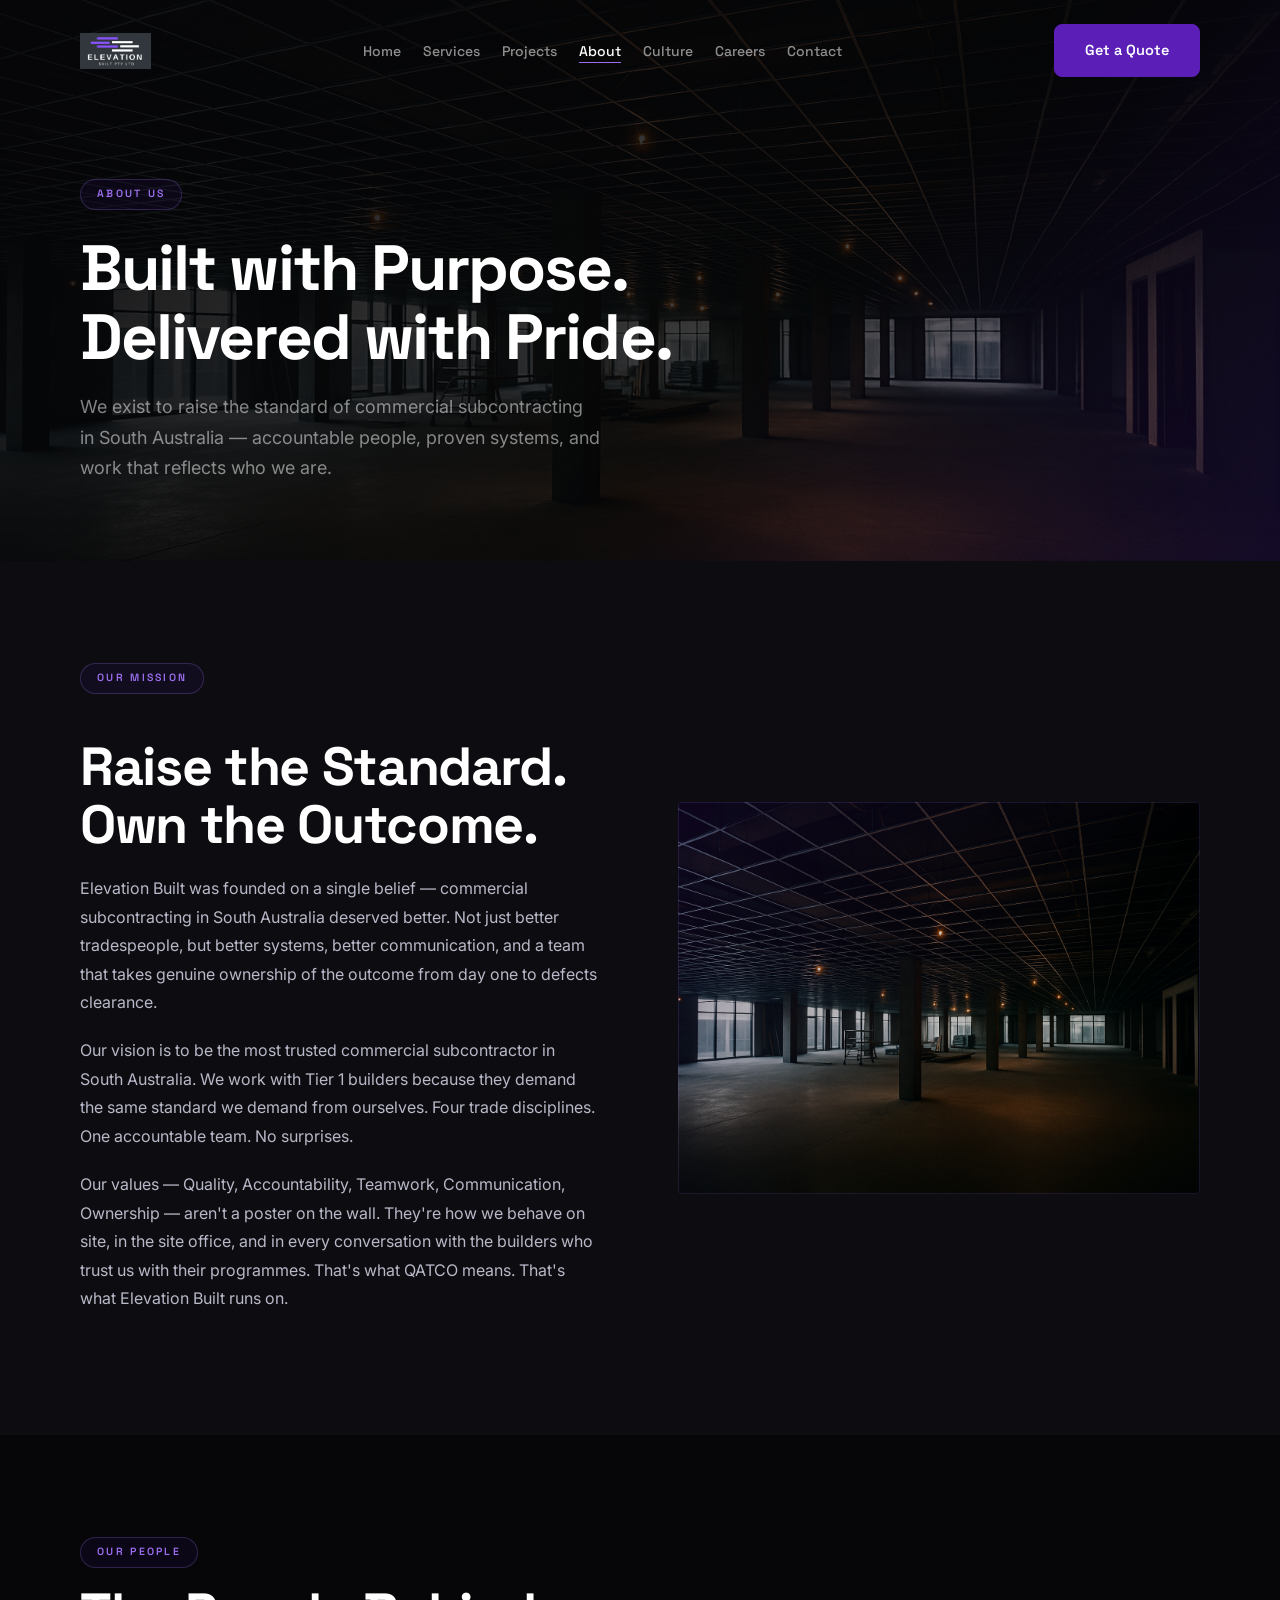
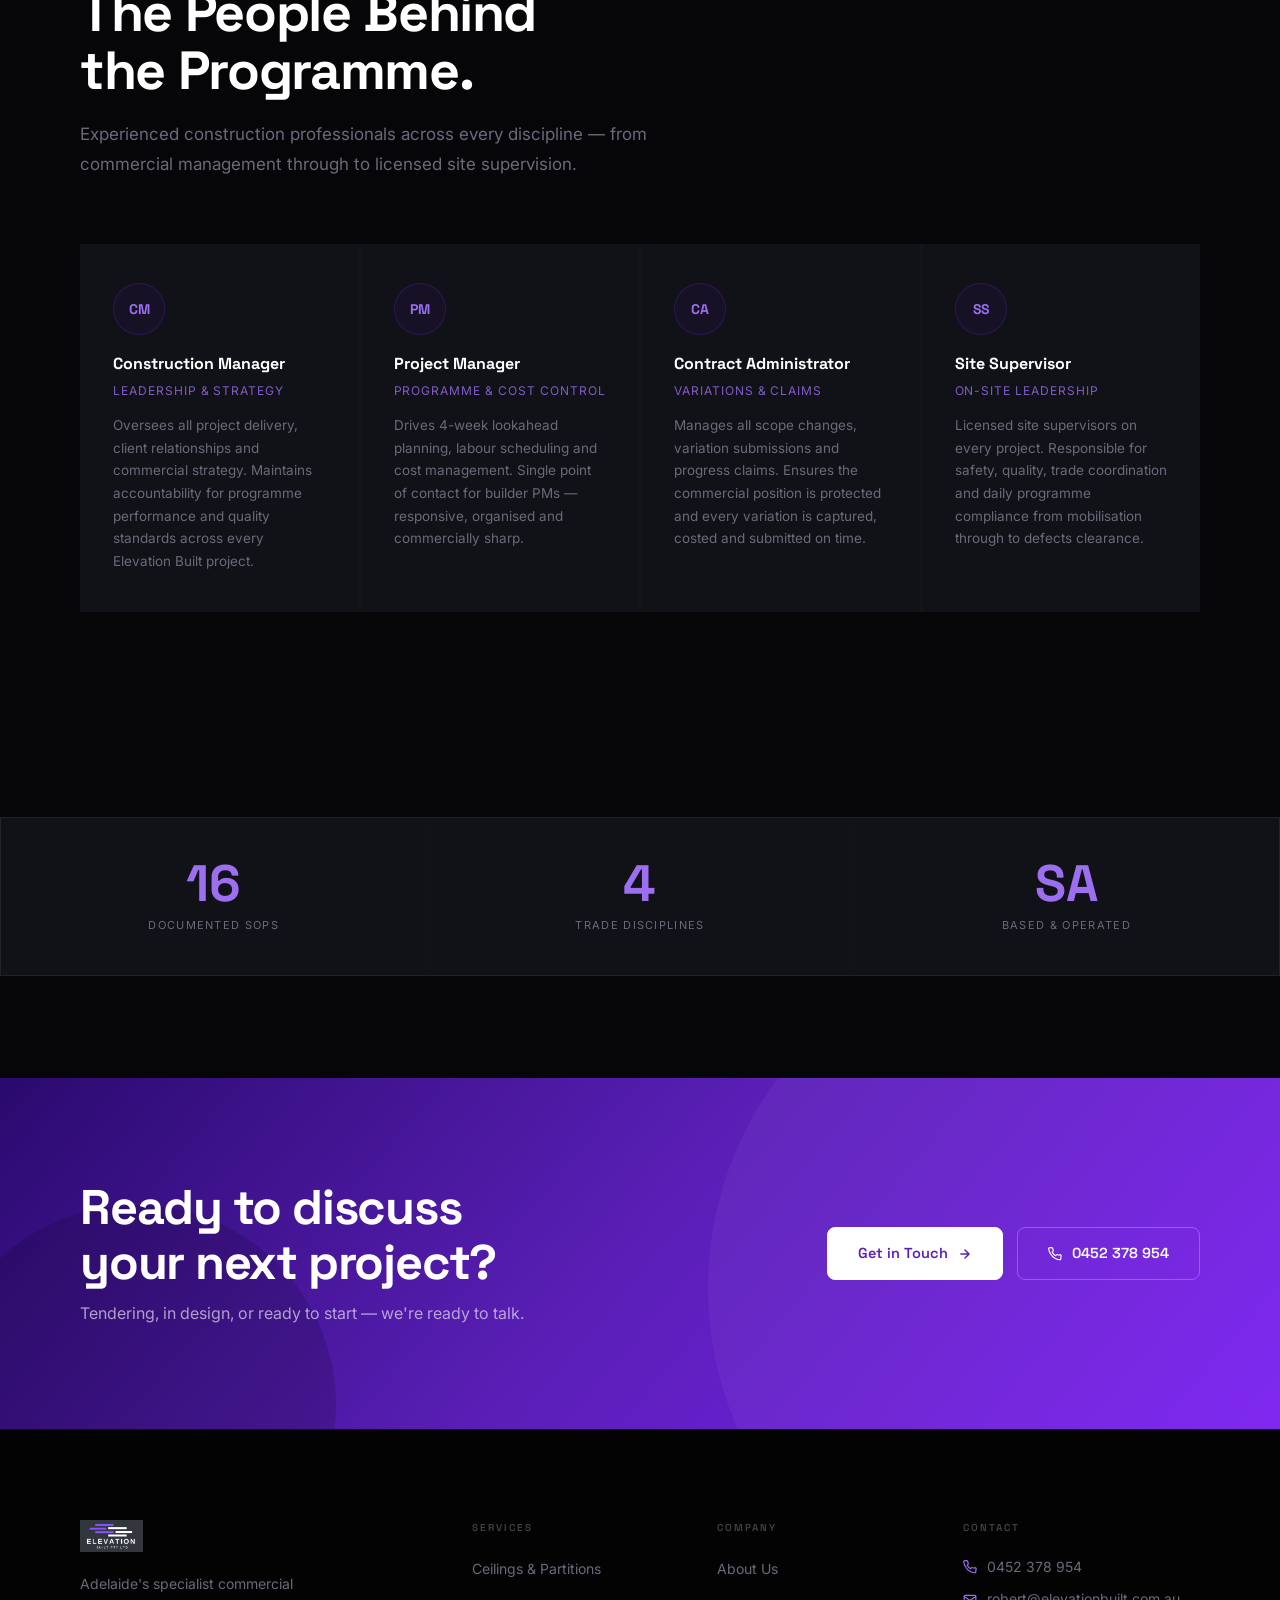
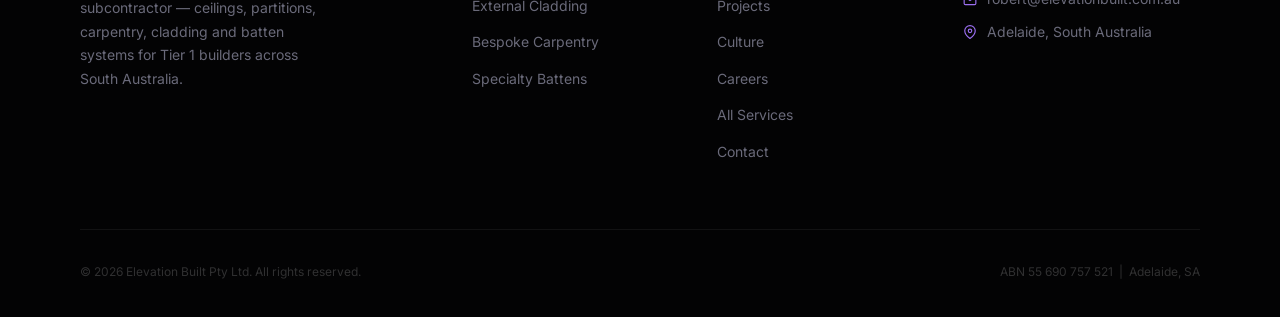
==== about.html @ 0e7a4c85 "Tier 1 Thinking hero + Vision/Mission/Values QATCO section" ====
<!DOCTYPE html>
<html lang="en">
<head>
  <meta charset="UTF-8" />
  <meta name="viewport" content="width=device-width, initial-scale=1.0" />
  <title>About Us | Elevation Built | Commercial Construction Adelaide</title>
  <meta name="description" content="Elevation Built is Adelaide's specialist commercial subcontractor. Ceilings, partitions, carpentry, cladding and batten systems for Tier 1 builders across South Australia." />
  <link rel="canonical" href="https://elevationbuilt.com.au/about.html" />
  <meta property="og:title" content="About Elevation Built | Commercial Construction Adelaide" />
  <meta property="og:description" content="Adelaide's specialist commercial subcontractor — built on systems, delivered on programme." />
  <meta property="og:type" content="website" />
  <link rel="preconnect" href="https://fonts.googleapis.com" />
  <link rel="preconnect" href="https://fonts.gstatic.com" crossorigin />
  <link href="https://fonts.googleapis.com/css2?family=Space+Grotesk:wght@300;400;500;600;700&family=Inter:wght@300;400;500;600&display=swap" rel="stylesheet" />
  <link rel="stylesheet" href="css/style.css" />
</head>
<body>

<!-- ===== NAV ===== -->
<nav class="nav" id="nav">
  <div class="container">
    <div class="nav-inner">
      <a href="./" class="nav-logo">
        <img src="images/eb-logo.png" alt="Elevation Built" />
      </a>
      <ul class="nav-links">
        <li><a href="./">Home</a></li>
        <li><a href="services.html">Services</a></li>
        <li><a href="projects.html">Projects</a></li>
        <li><a href="about.html" class="active">About</a></li>
        <li><a href="culture.html">Culture</a></li>
        <li><a href="careers.html">Careers</a></li>
        <li><a href="contact.html">Contact</a></li>
      </ul>
      <div class="nav-right">
        <a href="contact.html" class="btn btn-primary">Get a Quote</a>
        <button class="hamburger" id="hamburger" aria-label="Menu">
          <span></span><span></span><span></span>
        </button>
      </div>
    </div>
  </div>
</nav>

<!-- Mobile menu -->
<div class="mobile-menu" id="mobileMenu">
  <a href="./" onclick="closeMobileMenu()">Home</a>
  <a href="services.html" onclick="closeMobileMenu()">Services</a>
  <a href="projects.html" onclick="closeMobileMenu()">Projects</a>
  <a href="about.html" onclick="closeMobileMenu()">About</a>
  <a href="culture.html" onclick="closeMobileMenu()">Culture</a>
  <a href="careers.html" onclick="closeMobileMenu()">Careers</a>
  <a href="contact.html" onclick="closeMobileMenu()">Contact</a>
  <a href="contact.html" class="btn btn-primary" style="margin-top:8px;font-size:18px;" onclick="closeMobileMenu()">Get a Quote</a>
</div>

<!-- ===== PAGE HERO ===== -->
<section class="page-hero">
  <div class="page-hero-bg" style="background-image: url('images/hero-v3.png')"></div>
  <div class="container">
    <div class="page-hero-content">
      <span class="label">About Us</span>
      <h1>Built with Purpose.<br>Delivered with Pride.</h1>
      <p>We exist to raise the standard of commercial subcontracting in South Australia — accountable people, proven systems, and work that reflects who we are.</p>
    </div>
  </div>
</section>

<!-- ===== COMPANY STORY ===== -->
<section class="section" style="background: var(--surface);">
  <div class="container">
    <div class="split-inner">
      <div class="split-content">
        <span class="label reveal">Our Mission</span>
        <h2 class="section-title reveal reveal-d1" style="margin: 20px 0 20px;">Raise the Standard.<br>Own the Outcome.</h2>
        <div class="prose reveal reveal-d2">
          <p>Elevation Built was founded on a single belief — commercial subcontracting in South Australia deserved better. Not just better tradespeople, but better systems, better communication, and a team that takes genuine ownership of the outcome from day one to defects clearance.</p>
          <p>Our vision is to be the most trusted commercial subcontractor in South Australia. We work with Tier 1 builders because they demand the same standard we demand from ourselves. Four trade disciplines. One accountable team. No surprises.</p>
          <p>Our values — Quality, Accountability, Teamwork, Communication, Ownership — aren't a poster on the wall. They're how we behave on site, in the site office, and in every conversation with the builders who trust us with their programmes. That's what QATCO means. That's what Elevation Built runs on.</p>
        </div>
      </div>
      <div class="split-img reveal reveal-d2">
        <img src="images/hero-v3.png" alt="Elevation Built commercial construction Adelaide" />
        <div class="split-img-border"></div>
      </div>
    </div>
  </div>
</section>

<!-- ===== TEAM ===== -->
<section class="section" style="background: var(--bg);">
  <div class="container">
    <div class="section-head reveal">
      <span class="label">Our People</span>
      <h2 class="section-title">The People Behind<br>the Programme.</h2>
      <p class="section-sub" style="margin-top: 16px;">Experienced construction professionals across every discipline — from commercial management through to licensed site supervision.</p>
    </div>
    <div class="team-grid">
      <div class="team-card reveal reveal-d1">
        <div class="team-avatar">CM</div>
        <h4>Construction Manager</h4>
        <div class="role">Leadership &amp; Strategy</div>
        <p>Oversees all project delivery, client relationships and commercial strategy. Maintains accountability for programme performance and quality standards across every Elevation Built project.</p>
      </div>
      <div class="team-card reveal reveal-d2">
        <div class="team-avatar">PM</div>
        <h4>Project Manager</h4>
        <div class="role">Programme &amp; Cost Control</div>
        <p>Drives 4-week lookahead planning, labour scheduling and cost management. Single point of contact for builder PMs — responsive, organised and commercially sharp.</p>
      </div>
      <div class="team-card reveal reveal-d3">
        <div class="team-avatar">CA</div>
        <h4>Contract Administrator</h4>
        <div class="role">Variations &amp; Claims</div>
        <p>Manages all scope changes, variation submissions and progress claims. Ensures the commercial position is protected and every variation is captured, costed and submitted on time.</p>
      </div>
      <div class="team-card reveal reveal-d4">
        <div class="team-avatar">SS</div>
        <h4>Site Supervisor</h4>
        <div class="role">On-Site Leadership</div>
        <p>Licensed site supervisors on every project. Responsible for safety, quality, trade coordination and daily programme compliance from mobilisation through to defects clearance.</p>
      </div>
    </div>
  </div>
</section>

<!-- ===== ABOUT STATS ===== -->
<div class="about-stats">
  <div class="about-stat-item reveal">
    <div class="about-stat-num"><em>16</em></div>
    <div class="about-stat-lbl">Documented SOPs</div>
  </div>
  <div class="about-stat-item reveal reveal-d1">
    <div class="about-stat-num"><em>4</em></div>
    <div class="about-stat-lbl">Trade Disciplines</div>
  </div>
  <div class="about-stat-item reveal reveal-d2">
    <div class="about-stat-num"><em>SA</em></div>
    <div class="about-stat-lbl">Based &amp; Operated</div>
  </div>
</div>

<!-- ===== CTA ===== -->
<section class="cta-section">
  <div class="container">
    <div class="cta-inner">
      <div class="cta-text">
        <h2 class="cta-title">Ready to discuss<br>your next project?</h2>
        <p class="cta-sub">Tendering, in design, or ready to start — we're ready to talk.</p>
      </div>
      <div class="cta-actions">
        <a href="contact.html" class="btn btn-white">
          Get in Touch
          <svg viewBox="0 0 24 24" fill="none" stroke="currentColor" stroke-width="2.5" stroke-linecap="round" stroke-linejoin="round"><path d="M5 12h14M12 5l7 7-7 7"/></svg>
        </a>
        <a href="tel:0452378954" class="btn btn-outline" style="border-color:rgba(255,255,255,0.25); color:#fff;">
          <svg viewBox="0 0 24 24" fill="none" stroke="currentColor" stroke-width="2" stroke-linecap="round" stroke-linejoin="round"><path d="M22 16.92v3a2 2 0 01-2.18 2 19.79 19.79 0 01-8.63-3.07A19.5 19.5 0 014.5 12 19.79 19.79 0 011.23 3.43 2 2 0 013.22 1h3a2 2 0 012 1.72c.127.96.361 1.903.7 2.81a2 2 0 01-.45 2.11L7.09 8.91a16 16 0 006 6l1.27-1.27a2 2 0 012.11-.45c.907.339 1.85.573 2.81.7A2 2 0 0122 16.92z"/></svg>
          0452 378 954
        </a>
      </div>
    </div>
  </div>
</section>

<!-- ===== FOOTER ===== -->
<footer class="footer">
  <div class="container">
    <div class="footer-grid">
      <div class="footer-brand">
        <img src="images/eb-logo.png" alt="Elevation Built" class="footer-logo" />
        <p class="footer-tagline">Adelaide's specialist commercial subcontractor — ceilings, partitions, carpentry, cladding and batten systems for Tier 1 builders across South Australia.</p>
      </div>
      <div class="footer-col">
        <h5>Services</h5>
        <ul>
          <li><a href="ceilings-partitions.html">Ceilings &amp; Partitions</a></li>
          <li><a href="cladding.html">External Cladding</a></li>
          <li><a href="carpentry.html">Bespoke Carpentry</a></li>
          <li><a href="battens.html">Specialty Battens</a></li>
        </ul>
      </div>
      <div class="footer-col">
        <h5>Company</h5>
        <ul>
          <li><a href="about.html">About Us</a></li>
          <li><a href="projects.html">Projects</a></li>
          <li><a href="culture.html">Culture</a></li>
          <li><a href="careers.html">Careers</a></li>
          <li><a href="services.html">All Services</a></li>
          <li><a href="contact.html">Contact</a></li>
        </ul>
      </div>
      <div class="footer-col">
        <h5>Contact</h5>
        <div class="footer-contact-line">
          <svg viewBox="0 0 24 24" fill="none" stroke-width="2" stroke-linecap="round" stroke-linejoin="round"><path d="M22 16.92v3a2 2 0 01-2.18 2 19.79 19.79 0 01-8.63-3.07A19.5 19.5 0 014.5 12 19.79 19.79 0 011.23 3.43 2 2 0 013.22 1h3a2 2 0 012 1.72c.127.96.361 1.903.7 2.81a2 2 0 01-.45 2.11L7.09 8.91a16 16 0 006 6l1.27-1.27a2 2 0 012.11-.45c.907.339 1.85.573 2.81.7A2 2 0 0122 16.92z"/></svg>
          <a href="tel:0452378954">0452 378 954</a>
        </div>
        <div class="footer-contact-line">
          <svg viewBox="0 0 24 24" fill="none" stroke-width="2" stroke-linecap="round" stroke-linejoin="round"><path d="M4 4h16c1.1 0 2 .9 2 2v12c0 1.1-.9 2-2 2H4c-1.1 0-2-.9-2-2V6c0-1.1.9-2 2-2z"/><polyline points="22,6 12,13 2,6"/></svg>
          <a href="mailto:robert@elevationbuilt.com.au">robert@elevationbuilt.com.au</a>
        </div>
        <div class="footer-contact-line">
          <svg viewBox="0 0 24 24" fill="none" stroke-width="2" stroke-linecap="round" stroke-linejoin="round"><path d="M21 10c0 7-9 13-9 13s-9-6-9-13a9 9 0 0118 0z"/><circle cx="12" cy="10" r="3"/></svg>
          <p>Adelaide, South Australia</p>
        </div>
      </div>
    </div>
    <div class="footer-bottom">
      <p class="footer-copy">© 2026 Elevation Built Pty Ltd. All rights reserved.</p>
      <span class="footer-abn">ABN 55 690 757 521 &nbsp;|&nbsp; Adelaide, SA</span>
    </div>
  </div>
</footer>

<script>
const nav = document.getElementById('nav');
window.addEventListener('scroll', () => {
  nav.classList.toggle('scrolled', window.scrollY > 40);
}, { passive: true });

const hamburger = document.getElementById('hamburger');
const mobileMenu = document.getElementById('mobileMenu');
let menuOpen = false;
hamburger.addEventListener('click', () => {
  menuOpen = !menuOpen;
  mobileMenu.classList.toggle('open', menuOpen);
  document.body.style.overflow = menuOpen ? 'hidden' : '';
});
function closeMobileMenu() {
  menuOpen = false;
  mobileMenu.classList.remove('open');
  document.body.style.overflow = '';
}

const reveals = document.querySelectorAll('.reveal');
const revealObserver = new IntersectionObserver((entries) => {
  entries.forEach(e => {
    if (e.isIntersecting) {
      e.target.classList.add('visible');
      revealObserver.unobserve(e.target);
    }
  });
}, { threshold: 0.1, rootMargin: '0px 0px -40px 0px' });
reveals.forEach(el => revealObserver.observe(el));
</script>
</body>
</html>
---- css/style.css ----
/* =============================================
   ELEVATION BUILT — PREMIUM DESIGN SYSTEM
   ============================================= */

@import url('https://fonts.googleapis.com/css2?family=Space+Grotesk:wght@300;400;500;600;700&family=Inter:wght@300;400;500;600&display=swap');

*, *::before, *::after { box-sizing: border-box; margin: 0; padding: 0; }

:root {
  --bg:            #060608;
  --surface:       #0d0d11;
  --card:          #111118;
  --card-hover:    #16161f;
  --purple:        #5B1FB8;
  --purple-mid:    #6e2fd4;
  --purple-light:  #9b6ff0;
  --purple-glow:   rgba(91, 31, 184, 0.30);
  --purple-subtle: rgba(91, 31, 184, 0.08);
  --white:         #ffffff;
  --off-white:     #ededf2;
  --grey-light:    #b8b8c8;
  --grey:          #6a6a7a;
  --border:        rgba(255, 255, 255, 0.06);
  --border-purple: rgba(91, 31, 184, 0.35);
  --font-head:     'Space Grotesk', -apple-system, sans-serif;
  --font-body:     'Inter', -apple-system, sans-serif;
  --max-w:         1240px;
  --pad-h:         clamp(20px, 5vw, 60px);
  --section-py:    clamp(80px, 8vw, 140px);
}

html { font-size: 16px; scroll-behavior: smooth; }

body {
  background: var(--bg);
  color: var(--off-white);
  font-family: var(--font-body);
  line-height: 1.6;
  overflow-x: hidden;
  -webkit-font-smoothing: antialiased;
  -moz-osx-font-smoothing: grayscale;
}

a { color: inherit; text-decoration: none; }
img { max-width: 100%; display: block; }
ul { list-style: none; }

/* ============ LAYOUT ============ */
.container { max-width: var(--max-w); margin: 0 auto; padding: 0 var(--pad-h); }
.section { padding: var(--section-py) 0; }

/* ============ TYPOGRAPHY ============ */
.label {
  display: inline-block;
  font-family: var(--font-head);
  font-size: 10.5px;
  font-weight: 600;
  letter-spacing: 0.22em;
  text-transform: uppercase;
  color: var(--purple-light);
  border: 1px solid rgba(155, 111, 240, 0.25);
  border-radius: 100px;
  padding: 6px 16px;
  background: var(--purple-subtle);
}

.section-title {
  font-family: var(--font-head);
  font-size: clamp(36px, 4.2vw, 60px);
  font-weight: 700;
  line-height: 1.08;
  letter-spacing: -0.025em;
  color: var(--white);
}

.section-sub {
  font-size: clamp(15px, 1.4vw, 17px);
  color: var(--grey);
  line-height: 1.75;
  max-width: 580px;
}

.section-head { margin-bottom: clamp(48px, 5vw, 80px); }
.section-head .section-title { margin: 16px 0 20px; }

/* ============ BUTTONS ============ */
.btn {
  display: inline-flex; align-items: center; gap: 10px;
  padding: 14px 30px;
  border-radius: 8px;
  font-family: var(--font-head);
  font-size: 14.5px; font-weight: 600;
  cursor: pointer;
  border: 1px solid transparent;
  transition: all 0.22s ease;
  white-space: nowrap;
}
.btn-primary {
  background: var(--purple);
  color: #fff;
  border-color: var(--purple);
}
.btn-primary:hover {
  background: var(--purple-mid);
  border-color: var(--purple-mid);
  transform: translateY(-2px);
  box-shadow: 0 14px 40px var(--purple-glow);
}
.btn-outline {
  background: transparent;
  color: var(--white);
  border-color: rgba(255,255,255,0.2);
}
.btn-outline:hover {
  background: rgba(255,255,255,0.05);
  border-color: rgba(255,255,255,0.4);
}
.btn-ghost {
  background: transparent;
  color: var(--grey-light);
  border-color: var(--border);
}
.btn-ghost:hover {
  color: var(--white);
  border-color: rgba(255,255,255,0.18);
}
.btn-white {
  background: #fff;
  color: var(--purple);
  border-color: #fff;
}
.btn-white:hover {
  background: var(--off-white);
  transform: translateY(-2px);
  box-shadow: 0 16px 48px rgba(0,0,0,0.35);
}
.btn svg { width: 14px; height: 14px; flex-shrink: 0; }

/* ============ SCROLL REVEAL ============ */
.reveal {
  opacity: 0;
  transform: translateY(32px);
  transition: opacity 0.72s cubic-bezier(0.22, 1, 0.36, 1),
              transform 0.72s cubic-bezier(0.22, 1, 0.36, 1);
}
.reveal.visible { opacity: 1; transform: translateY(0); }
.reveal-d1 { transition-delay: 0.1s; }
.reveal-d2 { transition-delay: 0.2s; }
.reveal-d3 { transition-delay: 0.3s; }
.reveal-d4 { transition-delay: 0.4s; }
.reveal-d5 { transition-delay: 0.5s; }

/* ============ NAVBAR ============ */
.nav {
  position: fixed; top: 0; left: 0; right: 0; z-index: 200;
  padding: 24px 0;
  border-bottom: 1px solid transparent;
  transition: padding 0.3s ease, background 0.3s ease, border-color 0.3s ease;
}
.nav.scrolled {
  padding: 14px 0;
  background: rgba(6, 6, 8, 0.88);
  backdrop-filter: blur(24px) saturate(1.4);
  -webkit-backdrop-filter: blur(24px) saturate(1.4);
  border-color: var(--border);
}
.nav-inner { display: flex; align-items: center; justify-content: space-between; gap: 32px; }
.nav-logo img { height: 36px; width: auto; }
.nav-links {
  display: flex; align-items: center; gap: 22px;
}
.nav-links a {
  font-family: var(--font-head);
  font-size: 14px; font-weight: 500;
  color: rgba(255,255,255,0.55);
  transition: color 0.2s;
  position: relative;
}
.nav-links a::after {
  content: '';
  position: absolute; bottom: -3px; left: 0; right: 0;
  height: 1px;
  background: var(--purple-light);
  transform: scaleX(0);
  transition: transform 0.2s;
}
.nav-links a:hover { color: var(--white); }
.nav-links a:hover::after,
.nav-links a.active::after { transform: scaleX(1); }
.nav-links a.active { color: var(--white); }
.nav-right { display: flex; align-items: center; gap: 16px; }

.hamburger { display: none; background: none; border: none; cursor: pointer; padding: 6px; flex-direction: column; gap: 5px; }
.hamburger span { display: block; width: 22px; height: 1.5px; background: var(--white); border-radius: 2px; transition: all 0.3s; }

/* Mobile menu */
.mobile-menu {
  display: none;
  position: fixed; top: 0; left: 0; right: 0; bottom: 0; z-index: 150;
  background: var(--bg);
  padding: 100px var(--pad-h) 40px;
  flex-direction: column; gap: 32px;
}
.mobile-menu.open { display: flex; }
.mobile-menu a {
  font-family: var(--font-head);
  font-size: clamp(28px, 6vw, 48px);
  font-weight: 700;
  color: var(--white);
  border-bottom: 1px solid var(--border);
  padding-bottom: 24px;
  transition: color 0.2s;
}
.mobile-menu a:hover { color: var(--purple-light); }

/* ============ HERO ============ */
.hero {
  position: relative;
  min-height: 100svh;
  display: flex; align-items: center;
  overflow: hidden;
}
.hero-bg {
  position: absolute; inset: 0;
  background-image: url('../images/hero-v3.png');
  background-size: cover;
  background-position: center 30%;
  z-index: 0;
}
.hero-bg::after {
  content: '';
  position: absolute; inset: 0;
  background: linear-gradient(
    125deg,
    rgba(6,6,8,0.95) 0%,
    rgba(6,6,8,0.80) 45%,
    rgba(40,10,90,0.50) 80%,
    rgba(91,31,184,0.25) 100%
  );
}

/* Animated grain overlay */
.hero-bg::before {
  content: '';
  position: absolute; inset: 0; z-index: 1;
  background-image: url("data:image/svg+xml,%3Csvg viewBox='0 0 256 256' xmlns='http://www.w3.org/2000/svg'%3E%3Cfilter id='noise'%3E%3CfeTurbulence type='fractalNoise' baseFrequency='0.85' numOctaves='4' stitchTiles='stitch'/%3E%3C/filter%3E%3Crect width='100%25' height='100%25' filter='url(%23noise)' opacity='0.03'/%3E%3C/svg%3E");
  opacity: 0.4;
  pointer-events: none;
}

.hero-content {
  position: relative; z-index: 1;
  padding: clamp(120px, 14vw, 180px) 0 clamp(80px, 8vw, 120px);
}
.hero-eyebrow { margin-bottom: 32px; }

.hero-title {
  font-family: var(--font-head);
  font-size: clamp(52px, 7.5vw, 110px);
  font-weight: 700;
  line-height: 0.98;
  letter-spacing: -0.035em;
  color: var(--white);
  margin-bottom: 28px;
}
.hero-title em {
  font-style: normal;
  background: linear-gradient(135deg, var(--purple-light) 0%, #c4a0ff 100%);
  -webkit-background-clip: text;
  -webkit-text-fill-color: transparent;
  background-clip: text;
}

.hero-sub {
  font-size: clamp(16px, 1.6vw, 19px);
  color: rgba(255,255,255,0.55);
  line-height: 1.7;
  max-width: 520px;
  margin-bottom: 44px;
}
.hero-actions { display: flex; align-items: center; gap: 14px; flex-wrap: wrap; margin-bottom: 72px; }

.hero-stats { display: flex; align-items: center; gap: 0; flex-wrap: wrap; }
.hero-stat { padding: 0 36px; border-right: 1px solid rgba(255,255,255,0.1); }
.hero-stat:first-child { padding-left: 0; }
.hero-stat:last-child { border-right: none; }
.hs-num {
  font-family: var(--font-head);
  font-size: 26px; font-weight: 700;
  color: var(--white);
  line-height: 1;
  margin-bottom: 4px;
}
.hs-lbl {
  font-size: 11px;
  letter-spacing: 0.08em;
  text-transform: uppercase;
  color: var(--grey);
}

.scroll-indicator {
  position: absolute; bottom: 40px; left: 50%; transform: translateX(-50%);
  display: flex; flex-direction: column; align-items: center; gap: 10px;
  z-index: 1; cursor: pointer;
}
.scroll-indicator span {
  font-family: var(--font-head);
  font-size: 9px; letter-spacing: 0.2em; text-transform: uppercase;
  color: rgba(255,255,255,0.25);
}
.scroll-line {
  width: 1px; height: 52px;
  background: linear-gradient(to bottom, rgba(155,111,240,0.8), transparent);
  animation: scrollPulse 2.2s ease-in-out infinite;
}
@keyframes scrollPulse {
  0%, 100% { opacity: 0.3; transform: scaleY(0.8); }
  50% { opacity: 1; transform: scaleY(1); }
}

/* ============ TRUST BAR ============ */
.trust-bar {
  background: var(--surface);
  border-top: 1px solid var(--border);
  border-bottom: 1px solid var(--border);
  padding: 0;
  overflow: hidden;
  position: relative;
}
.trust-bar::before,
.trust-bar::after {
  content: '';
  position: absolute; top: 0; bottom: 0; width: 120px; z-index: 1;
  pointer-events: none;
}
.trust-bar::before { left: 0; background: linear-gradient(to right, var(--surface), transparent); }
.trust-bar::after  { right: 0; background: linear-gradient(to left, var(--surface), transparent); }
.trust-label {
  position: absolute; left: var(--pad-h); top: 50%; transform: translateY(-50%);
  font-family: var(--font-head);
  font-size: 9.5px; font-weight: 600;
  letter-spacing: 0.2em; text-transform: uppercase;
  color: rgba(255,255,255,0.2);
  z-index: 2; white-space: nowrap;
}
.trust-track {
  display: flex;
  animation: marquee 28s linear infinite;
  width: max-content;
}
.trust-item {
  display: inline-flex; align-items: center; gap: 14px;
  padding: 20px 40px;
  font-family: var(--font-head);
  font-size: 12px; font-weight: 500;
  letter-spacing: 0.12em; text-transform: uppercase;
  color: rgba(255,255,255,0.28);
  white-space: nowrap;
  transition: color 0.2s;
}
.trust-item::before {
  content: '';
  display: inline-block; width: 3px; height: 3px;
  border-radius: 50%; background: var(--purple-light);
  opacity: 0.5;
  flex-shrink: 0;
}
@keyframes marquee {
  from { transform: translateX(0); }
  to   { transform: translateX(-50%); }
}

/* ============ SERVICES ============ */
.services-grid {
  display: grid;
  grid-template-columns: repeat(2, 1fr);
  gap: 2px;
  background: rgba(255,255,255,0.04);
}

.service-card {
  position: relative; overflow: hidden;
  background: var(--card);
  aspect-ratio: 16/10;
  display: block;
}
.service-card-img {
  width: 100%; height: 100%;
  object-fit: cover;
  transition: transform 0.7s cubic-bezier(0.22, 1, 0.36, 1);
  filter: brightness(0.75) saturate(0.8);
}
.service-card:hover .service-card-img {
  transform: scale(1.06);
  filter: brightness(0.65) saturate(0.7);
}
.service-card-overlay {
  position: absolute; inset: 0;
  background: linear-gradient(
    to top,
    rgba(6,6,8,0.96) 0%,
    rgba(6,6,8,0.5) 45%,
    transparent 100%
  );
  display: flex; flex-direction: column; justify-content: flex-end;
  padding: clamp(24px, 3vw, 44px);
  transition: background 0.4s ease;
}
.service-card:hover .service-card-overlay {
  background: linear-gradient(
    to top,
    rgba(6,6,8,0.97) 0%,
    rgba(6,6,8,0.6) 40%,
    rgba(91,31,184,0.18) 100%
  );
}
.service-tag {
  font-family: var(--font-head);
  font-size: 9.5px; font-weight: 600;
  letter-spacing: 0.2em; text-transform: uppercase;
  color: var(--purple-light);
  margin-bottom: 10px;
  opacity: 0.8;
}
.service-name {
  font-family: var(--font-head);
  font-size: clamp(22px, 2.4vw, 32px);
  font-weight: 700; line-height: 1.1;
  color: var(--white);
  margin-bottom: 10px;
}
.service-blurb {
  font-size: 13.5px;
  color: rgba(255,255,255,0.45);
  line-height: 1.6;
  max-width: 380px;
  margin-bottom: 20px;
  transition: color 0.3s;
}
.service-card:hover .service-blurb { color: rgba(255,255,255,0.6); }
.service-link {
  display: inline-flex; align-items: center; gap: 8px;
  font-family: var(--font-head); font-size: 13px; font-weight: 600;
  color: var(--purple-light);
  opacity: 0;
  transform: translateY(10px);
  transition: opacity 0.3s ease, transform 0.3s ease;
}
.service-card:hover .service-link { opacity: 1; transform: translateY(0); }

/* Purple accent bar on hover */
.service-card::before {
  content: '';
  position: absolute; top: 0; left: 0; right: 0; height: 2px;
  background: var(--purple);
  transform: scaleX(0);
  transition: transform 0.4s ease;
  z-index: 2;
}
.service-card:hover::before { transform: scaleX(1); }

/* ============ WHY SECTION ============ */
.why-grid {
  display: grid;
  grid-template-columns: repeat(3, 1fr);
  gap: 1px;
  background: var(--border);
  border: 1px solid var(--border);
  border-radius: 2px;
  overflow: hidden;
}
.why-item {
  background: var(--card);
  padding: clamp(32px, 3.5vw, 52px) clamp(24px, 3vw, 40px);
  transition: background 0.3s;
  position: relative;
}
.why-item:hover { background: var(--card-hover); }
.why-item::after {
  content: '';
  position: absolute; bottom: 0; left: 0; right: 0; height: 1px;
  background: linear-gradient(to right, var(--purple), transparent);
  transform: scaleX(0);
  transition: transform 0.4s ease;
  transform-origin: left;
}
.why-item:hover::after { transform: scaleX(1); }
.why-num {
  font-family: var(--font-head);
  font-size: 10px; font-weight: 600;
  letter-spacing: 0.18em; text-transform: uppercase;
  color: var(--purple-light);
  margin-bottom: 20px;
  opacity: 0.7;
}
.why-item h3 {
  font-family: var(--font-head);
  font-size: clamp(17px, 1.6vw, 21px);
  font-weight: 700; line-height: 1.2;
  color: var(--white);
  margin-bottom: 12px;
}
.why-item p { font-size: 14px; color: var(--grey); line-height: 1.72; }

/* ============ STATS ============ */
.stats-strip {
  background: var(--surface);
  border-top: 1px solid var(--border);
  border-bottom: 1px solid var(--border);
}
.stats-grid {
  display: grid;
  grid-template-columns: repeat(4, 1fr);
}
.stat-cell {
  padding: clamp(44px, 5vw, 72px) clamp(24px, 3vw, 40px);
  border-right: 1px solid var(--border);
  text-align: center;
  transition: background 0.25s;
}
.stat-cell:last-child { border-right: none; }
.stat-cell:hover { background: rgba(91,31,184,0.05); }
.stat-big {
  font-family: var(--font-head);
  font-size: clamp(40px, 4.5vw, 70px);
  font-weight: 700; line-height: 1;
  color: var(--white);
  margin-bottom: 10px;
  letter-spacing: -0.02em;
}
.stat-big em { font-style: normal; color: var(--purple-light); }
.stat-lbl {
  font-family: var(--font-head);
  font-size: 11px; font-weight: 500;
  letter-spacing: 0.12em; text-transform: uppercase;
  color: var(--grey);
}

/* ============ INTRO SPLIT ============ */
.split-section { padding: var(--section-py) 0; }
.split-inner {
  display: grid;
  grid-template-columns: 1fr 1fr;
  gap: clamp(48px, 6vw, 100px);
  align-items: center;
}
.split-img {
  position: relative; border-radius: 4px; overflow: hidden;
  aspect-ratio: 4/3;
}
.split-img img { width: 100%; height: 100%; object-fit: cover; filter: brightness(0.85); }
.split-img::before {
  content: '';
  position: absolute; inset: 0; z-index: 1;
  background: linear-gradient(135deg, rgba(91,31,184,0.15), transparent 60%);
}
.split-img-border {
  position: absolute; inset: 0; z-index: 2;
  border-radius: 4px;
  box-shadow: inset 0 0 0 1px rgba(155,111,240,0.15);
  pointer-events: none;
}
.split-content {}
.split-content .label { margin-bottom: 24px; }
.split-content .section-title { margin-bottom: 24px; }
.split-content .section-sub { margin-bottom: 36px; }
.split-points { display: flex; flex-direction: column; gap: 16px; }
.split-point {
  display: flex; align-items: flex-start; gap: 14px;
  padding: 18px 20px;
  background: var(--card);
  border-radius: 8px;
  border: 1px solid var(--border);
  transition: border-color 0.25s, background 0.25s;
}
.split-point:hover { border-color: var(--border-purple); background: var(--card-hover); }
.split-point-icon {
  width: 32px; height: 32px; border-radius: 8px;
  background: var(--purple-subtle);
  display: flex; align-items: center; justify-content: center;
  flex-shrink: 0;
}
.split-point-icon svg { width: 16px; height: 16px; stroke: var(--purple-light); }
.split-point h4 { font-family: var(--font-head); font-size: 14px; font-weight: 600; color: var(--white); margin-bottom: 3px; }
.split-point p { font-size: 13px; color: var(--grey); line-height: 1.6; }

/* ============ CTA BANNER ============ */
.cta-section {
  position: relative; overflow: hidden;
  background: linear-gradient(130deg, #2a0a6e 0%, var(--purple) 50%, #7b1ff0 100%);
  padding: var(--section-py) 0;
}
.cta-section::before {
  content: '';
  position: absolute;
  top: -40%; right: -10%;
  width: 700px; height: 700px;
  border-radius: 50%;
  background: rgba(255,255,255,0.04);
  pointer-events: none;
}
.cta-section::after {
  content: '';
  position: absolute;
  bottom: -50%; left: -5%;
  width: 400px; height: 400px;
  border-radius: 50%;
  background: rgba(0,0,0,0.15);
  pointer-events: none;
}
.cta-inner {
  position: relative; z-index: 1;
  display: flex; align-items: center; justify-content: space-between;
  gap: 40px; flex-wrap: wrap;
}
.cta-text {}
.cta-title {
  font-family: var(--font-head);
  font-size: clamp(28px, 3.8vw, 54px);
  font-weight: 700; line-height: 1.12;
  color: #fff;
  letter-spacing: -0.025em;
  margin-bottom: 12px;
}
.cta-sub { font-size: 16px; color: rgba(255,255,255,0.6); }
.cta-actions { display: flex; gap: 14px; flex-wrap: wrap; }

/* ============ FOOTER ============ */
.footer {
  background: #030304;
  border-top: 1px solid var(--border);
  padding: clamp(60px, 7vw, 100px) 0 36px;
}
.footer-grid {
  display: grid;
  grid-template-columns: 1.8fr 1fr 1fr 1.3fr;
  gap: clamp(40px, 5vw, 80px);
  padding-bottom: clamp(48px, 5vw, 72px);
  border-bottom: 1px solid var(--border);
  margin-bottom: 32px;
}
.footer-brand {}
.footer-logo { height: 32px; margin-bottom: 20px; }
.footer-tagline { font-size: 14px; color: var(--grey); line-height: 1.7; max-width: 240px; margin-bottom: 28px; }
.footer-col h5 {
  font-family: var(--font-head);
  font-size: 10px; font-weight: 600;
  letter-spacing: 0.2em; text-transform: uppercase;
  color: rgba(255,255,255,0.25);
  margin-bottom: 20px;
}
.footer-col ul { display: flex; flex-direction: column; gap: 11px; }
.footer-col a { font-size: 14px; color: var(--grey); transition: color 0.2s; }
.footer-col a:hover { color: var(--white); }
.footer-contact-line { display: flex; align-items: center; gap: 10px; font-size: 14px; color: var(--grey); margin-bottom: 10px; }
.footer-contact-line svg { width: 14px; height: 14px; stroke: var(--purple-light); flex-shrink: 0; }
.footer-contact-line a { color: var(--grey); transition: color 0.2s; }
.footer-contact-line a:hover { color: var(--white); }

.footer-bottom {
  display: flex; align-items: center; justify-content: space-between;
  flex-wrap: wrap; gap: 12px;
}
.footer-copy { font-size: 12px; color: rgba(255,255,255,0.18); }
.footer-abn { font-size: 12px; color: rgba(255,255,255,0.18); }

/* ============ PAGE HERO (inner pages) ============ */
.page-hero {
  position: relative;
  padding: clamp(130px, 14vw, 180px) 0 clamp(60px, 6vw, 90px);
  overflow: hidden;
}
.page-hero-bg {
  position: absolute; inset: 0;
  background-image: var(--bg-img);
  background-size: cover; background-position: center;
  z-index: 0;
}
.page-hero-bg::after {
  content: '';
  position: absolute; inset: 0;
  background: linear-gradient(135deg, rgba(6,6,8,0.95) 0%, rgba(6,6,8,0.75) 60%, rgba(91,31,184,0.2) 100%);
}
.page-hero-content { position: relative; z-index: 1; max-width: 700px; }
.page-hero-content .label { margin-bottom: 24px; }
.page-hero-content h1 {
  font-family: var(--font-head);
  font-size: clamp(40px, 5vw, 72px);
  font-weight: 700; line-height: 1.08;
  letter-spacing: -0.03em;
  color: var(--white);
  margin-bottom: 20px;
}
.page-hero-content p {
  font-size: clamp(15px, 1.5vw, 18px);
  color: rgba(255,255,255,0.5);
  line-height: 1.7; max-width: 520px;
}

/* ============ SERVICE DETAIL PAGE ============ */
.service-detail { display: grid; grid-template-columns: 1fr 1fr; gap: 60px; align-items: start; }
.service-detail-img { border-radius: 4px; overflow: hidden; }
.service-detail-img img { width: 100%; height: 100%; object-fit: cover; filter: brightness(0.85); }

.features-grid { display: grid; grid-template-columns: repeat(2, 1fr); gap: 2px; background: var(--border); border: 1px solid var(--border); }
.feature-item { background: var(--card); padding: 32px 28px; }
.feature-icon { width: 40px; height: 40px; border-radius: 10px; background: var(--purple-subtle); border: 1px solid var(--border-purple); display: flex; align-items: center; justify-content: center; margin-bottom: 16px; }
.feature-icon svg { width: 18px; height: 18px; stroke: var(--purple-light); }
.feature-item h4 { font-family: var(--font-head); font-size: 15px; font-weight: 700; color: var(--white); margin-bottom: 8px; }
.feature-item p { font-size: 13.5px; color: var(--grey); line-height: 1.65; }

/* ============ CONTACT PAGE ============ */
.contact-grid { display: grid; grid-template-columns: 1fr 1.3fr; gap: 60px; align-items: start; }
.contact-info {}
.contact-info p { font-size: 16px; color: var(--grey); line-height: 1.75; margin-bottom: 36px; }
.contact-detail { display: flex; gap: 14px; align-items: flex-start; margin-bottom: 24px; }
.contact-icon { width: 40px; height: 40px; background: var(--purple-subtle); border: 1px solid var(--border-purple); border-radius: 10px; display: flex; align-items: center; justify-content: center; flex-shrink: 0; }
.contact-icon svg { width: 18px; height: 18px; stroke: var(--purple-light); }
.contact-detail-text span { display: block; font-size: 11px; font-family: var(--font-head); letter-spacing: 0.12em; text-transform: uppercase; color: var(--grey); margin-bottom: 4px; }
.contact-detail-text a, .contact-detail-text p { font-size: 15px; color: var(--off-white); }
.contact-form { background: var(--card); border: 1px solid var(--border); border-radius: 12px; padding: clamp(28px, 3vw, 48px); }
.form-row { display: grid; grid-template-columns: 1fr 1fr; gap: 16px; }
.form-group { margin-bottom: 20px; }
.form-group label { display: block; font-family: var(--font-head); font-size: 11px; font-weight: 600; letter-spacing: 0.12em; text-transform: uppercase; color: rgba(255,255,255,0.35); margin-bottom: 8px; }
.form-group input,
.form-group select,
.form-group textarea {
  width: 100%; background: rgba(255,255,255,0.04);
  border: 1px solid var(--border);
  border-radius: 8px; padding: 13px 16px;
  font-family: var(--font-body); font-size: 15px;
  color: var(--off-white);
  transition: border-color 0.2s, background 0.2s;
  outline: none;
  -webkit-appearance: none;
}
.form-group input:focus,
.form-group select:focus,
.form-group textarea:focus { border-color: var(--purple-light); background: rgba(91,31,184,0.06); }
.form-group textarea { height: 130px; resize: vertical; }
.form-group select option { background: var(--card); }

/* ============ TEAM GRID ============ */
.team-grid { display: grid; grid-template-columns: repeat(4, 1fr); gap: 2px; background: var(--border); }
.team-card {
  background: var(--card);
  padding: clamp(28px, 3vw, 44px) clamp(20px, 2.5vw, 32px);
  border: 1px solid transparent;
  transition: background 0.3s, border-color 0.3s;
}
.team-card:hover { background: var(--card-hover); border-color: var(--border-purple); }
.team-avatar {
  width: 52px; height: 52px;
  border-radius: 50%;
  background: var(--purple-subtle);
  border: 1px solid var(--border-purple);
  display: flex; align-items: center; justify-content: center;
  font-family: var(--font-head); font-size: 14px; font-weight: 700;
  color: var(--purple-light);
  margin-bottom: 16px;
}
.team-card h4 { font-family: var(--font-head); font-size: 16px; font-weight: 700; color: var(--white); margin-bottom: 4px; }
.team-card .role { font-size: 12px; letter-spacing: 0.08em; text-transform: uppercase; color: var(--purple-light); opacity: 0.8; margin-bottom: 14px; }
.team-card p { font-size: 13.5px; color: var(--grey); line-height: 1.68; }

/* ============ ABOUT STATS ============ */
.about-stats { display: grid; grid-template-columns: repeat(3, 1fr); gap: 1px; background: var(--border); border: 1px solid var(--border); margin: var(--section-py) 0; }
.about-stat-item { background: var(--card); padding: 40px 32px; text-align: center; }
.about-stat-num { font-family: var(--font-head); font-size: clamp(36px, 4vw, 56px); font-weight: 700; color: var(--white); line-height: 1; margin-bottom: 8px; }
.about-stat-num em { font-style: normal; color: var(--purple-light); }
.about-stat-lbl { font-size: 11px; letter-spacing: 0.12em; text-transform: uppercase; color: var(--grey); }

/* ============ PROJECTS (coming soon) ============ */
.projects-placeholder {
  text-align: center;
  padding: clamp(80px, 10vw, 140px) 0;
}
.projects-placeholder p { font-size: 16px; color: var(--grey); }

/* ============ TAGS ============ */
.tags { display: flex; flex-wrap: wrap; gap: 8px; margin-top: 20px; }
.tag {
  font-family: var(--font-head); font-size: 11px; font-weight: 500;
  letter-spacing: 0.1em; text-transform: uppercase;
  padding: 5px 14px; border-radius: 100px;
  background: var(--purple-subtle);
  color: var(--purple-light);
  border: 1px solid rgba(155,111,240,0.2);
}

/* ============ VMV — VISION / MISSION / VALUES ============ */
.vmv-vm-grid {
  display: grid;
  grid-template-columns: 1fr 1fr;
  gap: 2px;
  background: var(--border);
  margin-top: 56px;
  margin-bottom: 2px;
}

.vmv-card {
  background: var(--card);
  padding: clamp(36px, 4vw, 56px);
  position: relative;
  transition: background 0.3s;
}
.vmv-card:hover { background: var(--card-hover); }

.vmv-vision { border-left: 3px solid var(--purple); }
.vmv-mission { border-left: 3px solid var(--border-purple); }

.vmv-card-tag {
  font-family: var(--font-head);
  font-size: 10.5px;
  font-weight: 600;
  letter-spacing: 0.22em;
  text-transform: uppercase;
  color: var(--purple-light);
  margin-bottom: 20px;
}

.vmv-card-title {
  font-family: var(--font-head);
  font-size: clamp(20px, 2vw, 28px);
  font-weight: 700;
  line-height: 1.22;
  color: var(--white);
  margin-bottom: 16px;
}

.vmv-card-body {
  font-size: 14.5px;
  color: var(--grey);
  line-height: 1.75;
}

/* QATCO values block */
.vmv-values-wrap {
  background: var(--card);
  padding: clamp(36px, 4vw, 56px);
  margin-bottom: 0;
}

.vmv-values-header {
  display: flex;
  align-items: center;
  gap: 24px;
  margin-bottom: 40px;
}

.vmv-values-word {
  font-family: var(--font-head);
  font-size: clamp(32px, 3.5vw, 52px);
  font-weight: 700;
  letter-spacing: 0.18em;
  color: var(--white);
  line-height: 1;
}

.vmv-values-grid {
  display: grid;
  grid-template-columns: repeat(5, 1fr);
  gap: 2px;
  background: var(--border);
}

.vmv-value-card {
  background: var(--card);
  padding: 32px 24px;
  transition: background 0.3s;
  position: relative;
}
.vmv-value-card:hover { background: var(--card-hover); }
.vmv-value-card::after {
  content: '';
  position: absolute;
  bottom: 0; left: 0; right: 0;
  height: 2px;
  background: var(--purple);
  transform: scaleX(0);
  transform-origin: left;
  transition: transform 0.35s ease;
}
.vmv-value-card:hover::after { transform: scaleX(1); }

.vmv-letter {
  font-family: var(--font-head);
  font-size: 52px;
  font-weight: 700;
  color: var(--purple);
  line-height: 1;
  margin-bottom: 16px;
  opacity: 0.85;
}

.vmv-value-card h4 {
  font-family: var(--font-head);
  font-size: 15px;
  font-weight: 700;
  color: var(--white);
  margin-bottom: 10px;
}

.vmv-value-card p {
  font-size: 13px;
  color: var(--grey);
  line-height: 1.7;
}

@media (max-width: 900px) {
  .vmv-vm-grid { grid-template-columns: 1fr; }
  .vmv-values-grid { grid-template-columns: repeat(3, 1fr); }
}
@media (max-width: 600px) {
  .vmv-values-grid { grid-template-columns: repeat(2, 1fr); }
  .vmv-values-header { flex-direction: column; align-items: flex-start; gap: 12px; }
}
@media (max-width: 400px) {
  .vmv-values-grid { grid-template-columns: 1fr; }
}

/* ============ RICH TEXT ============ */
.prose h2 { font-family: var(--font-head); font-size: 28px; font-weight: 700; color: var(--white); margin: 40px 0 16px; }
.prose h3 { font-family: var(--font-head); font-size: 20px; font-weight: 600; color: var(--white); margin: 32px 0 12px; }
.prose p { font-size: 16px; color: var(--grey-light); line-height: 1.78; margin-bottom: 20px; }
.prose ul { padding-left: 20px; margin-bottom: 20px; }
.prose li { font-size: 15px; color: var(--grey-light); line-height: 1.7; margin-bottom: 8px; list-style: disc; }
.prose li::marker { color: var(--purple-light); }

/* ============ RESPONSIVE ============ */
@media (max-width: 1100px) {
  .split-inner { gap: 48px; }
  .footer-grid { grid-template-columns: 1fr 1fr; gap: 40px; }
  .team-grid { grid-template-columns: repeat(2, 1fr); }
}

@media (max-width: 900px) {
  .services-grid { grid-template-columns: 1fr; }
  .service-card { aspect-ratio: 16/9; }
  .why-grid { grid-template-columns: repeat(2, 1fr); }
  .stats-grid { grid-template-columns: repeat(2, 1fr); }
  .stat-cell:nth-child(2) { border-right: none; }
  .stat-cell:nth-child(3) { border-top: 1px solid var(--border); border-right: 1px solid var(--border); }
  .stat-cell:nth-child(4) { border-top: 1px solid var(--border); border-right: none; }
  .split-inner { grid-template-columns: 1fr; }
  .split-img { order: -1; max-height: 320px; }
  .split-img img { height: 320px; }
  .contact-grid { grid-template-columns: 1fr; }
  .service-detail { grid-template-columns: 1fr; }
  .about-stats { grid-template-columns: 1fr; }
  .form-row { grid-template-columns: 1fr; }
}

@media (max-width: 768px) {
  .nav-links, .nav-right .btn { display: none; }
  .hamburger { display: flex; }
  .hero-title { font-size: clamp(44px, 10vw, 64px); }
  .hero-stats { gap: 0; }
  .hero-stat { padding: 0 20px; }
  .why-grid { grid-template-columns: 1fr; }
  .footer-grid { grid-template-columns: 1fr; }
  .team-grid { grid-template-columns: 1fr 1fr; }
  .cta-inner { flex-direction: column; }
  .scroll-indicator { display: none; }
}

@media (max-width: 480px) {
  .hero-stat { padding: 0 14px; }
  .hs-num { font-size: 20px; }
  .team-grid { grid-template-columns: 1fr; }
  .stats-grid { grid-template-columns: 1fr; }
  .stat-cell { border-right: none; border-top: 1px solid var(--border); }
  .stat-cell:first-child { border-top: none; }
}
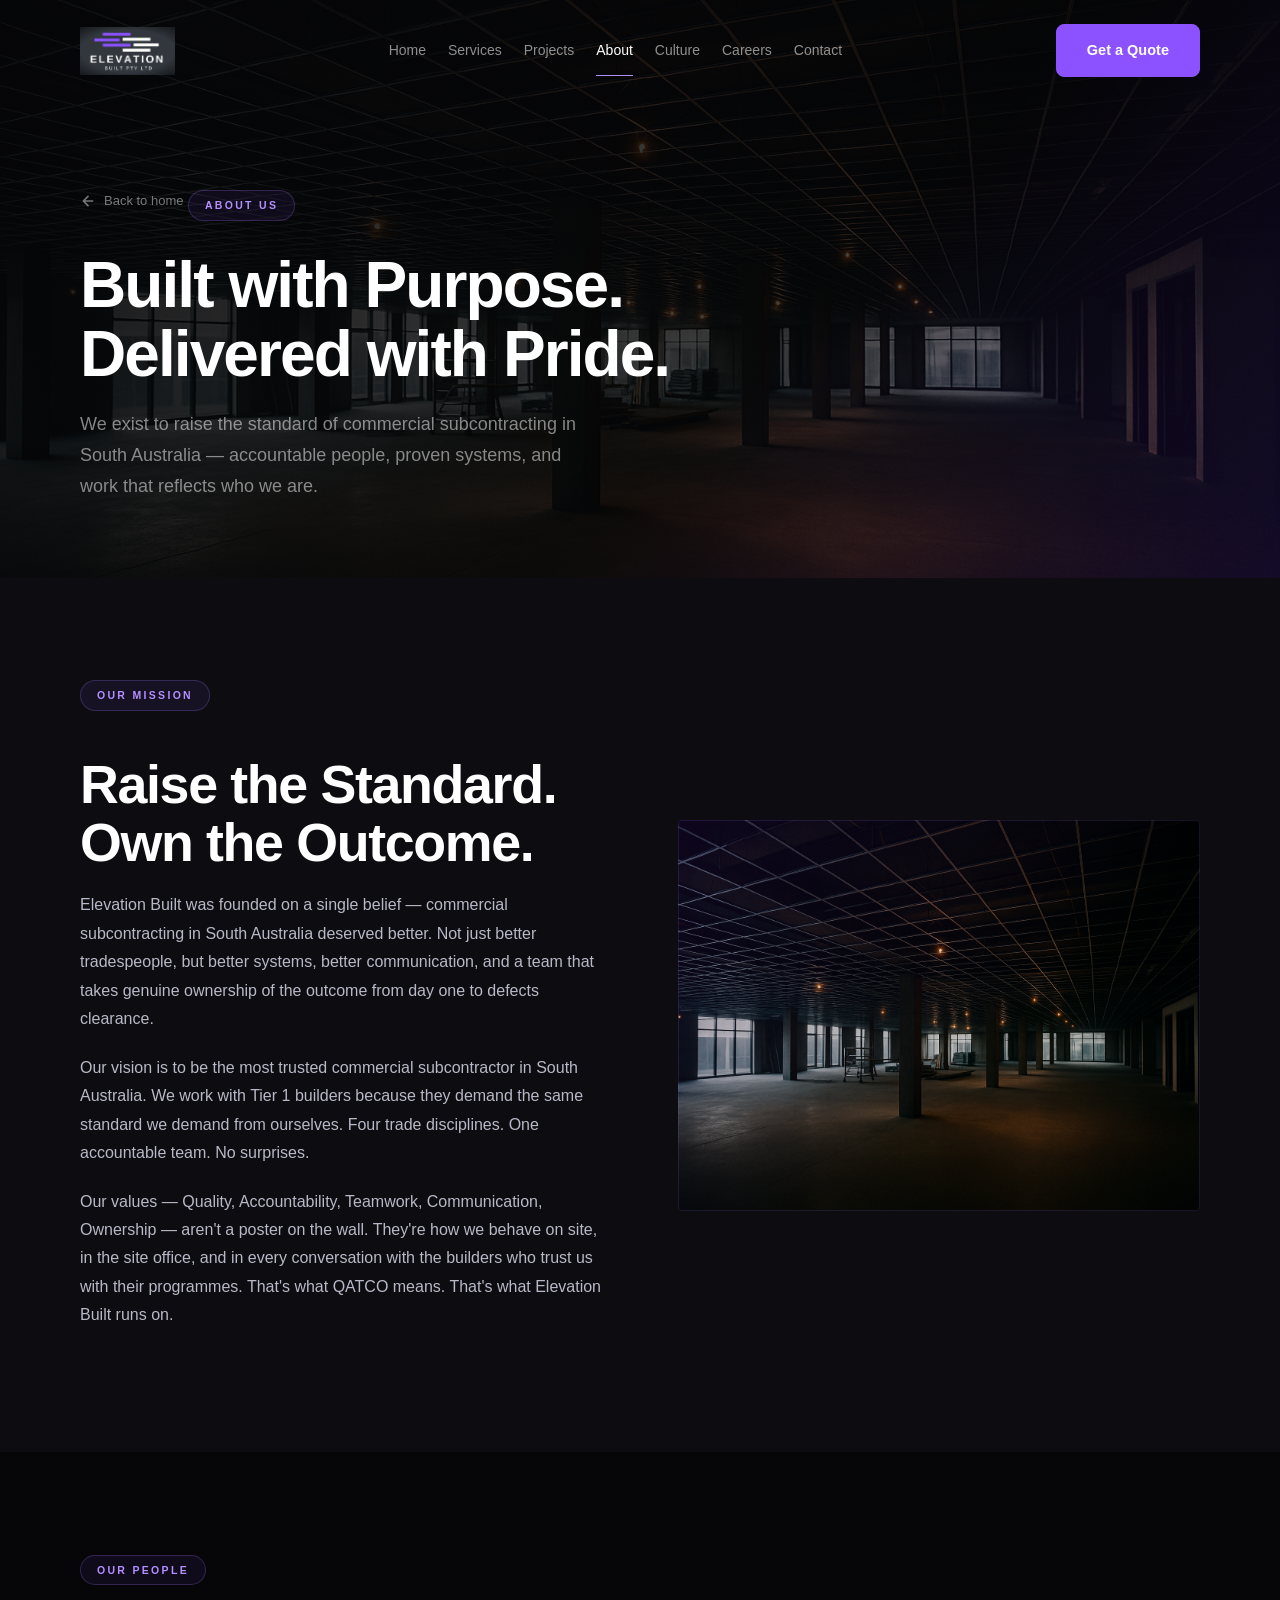
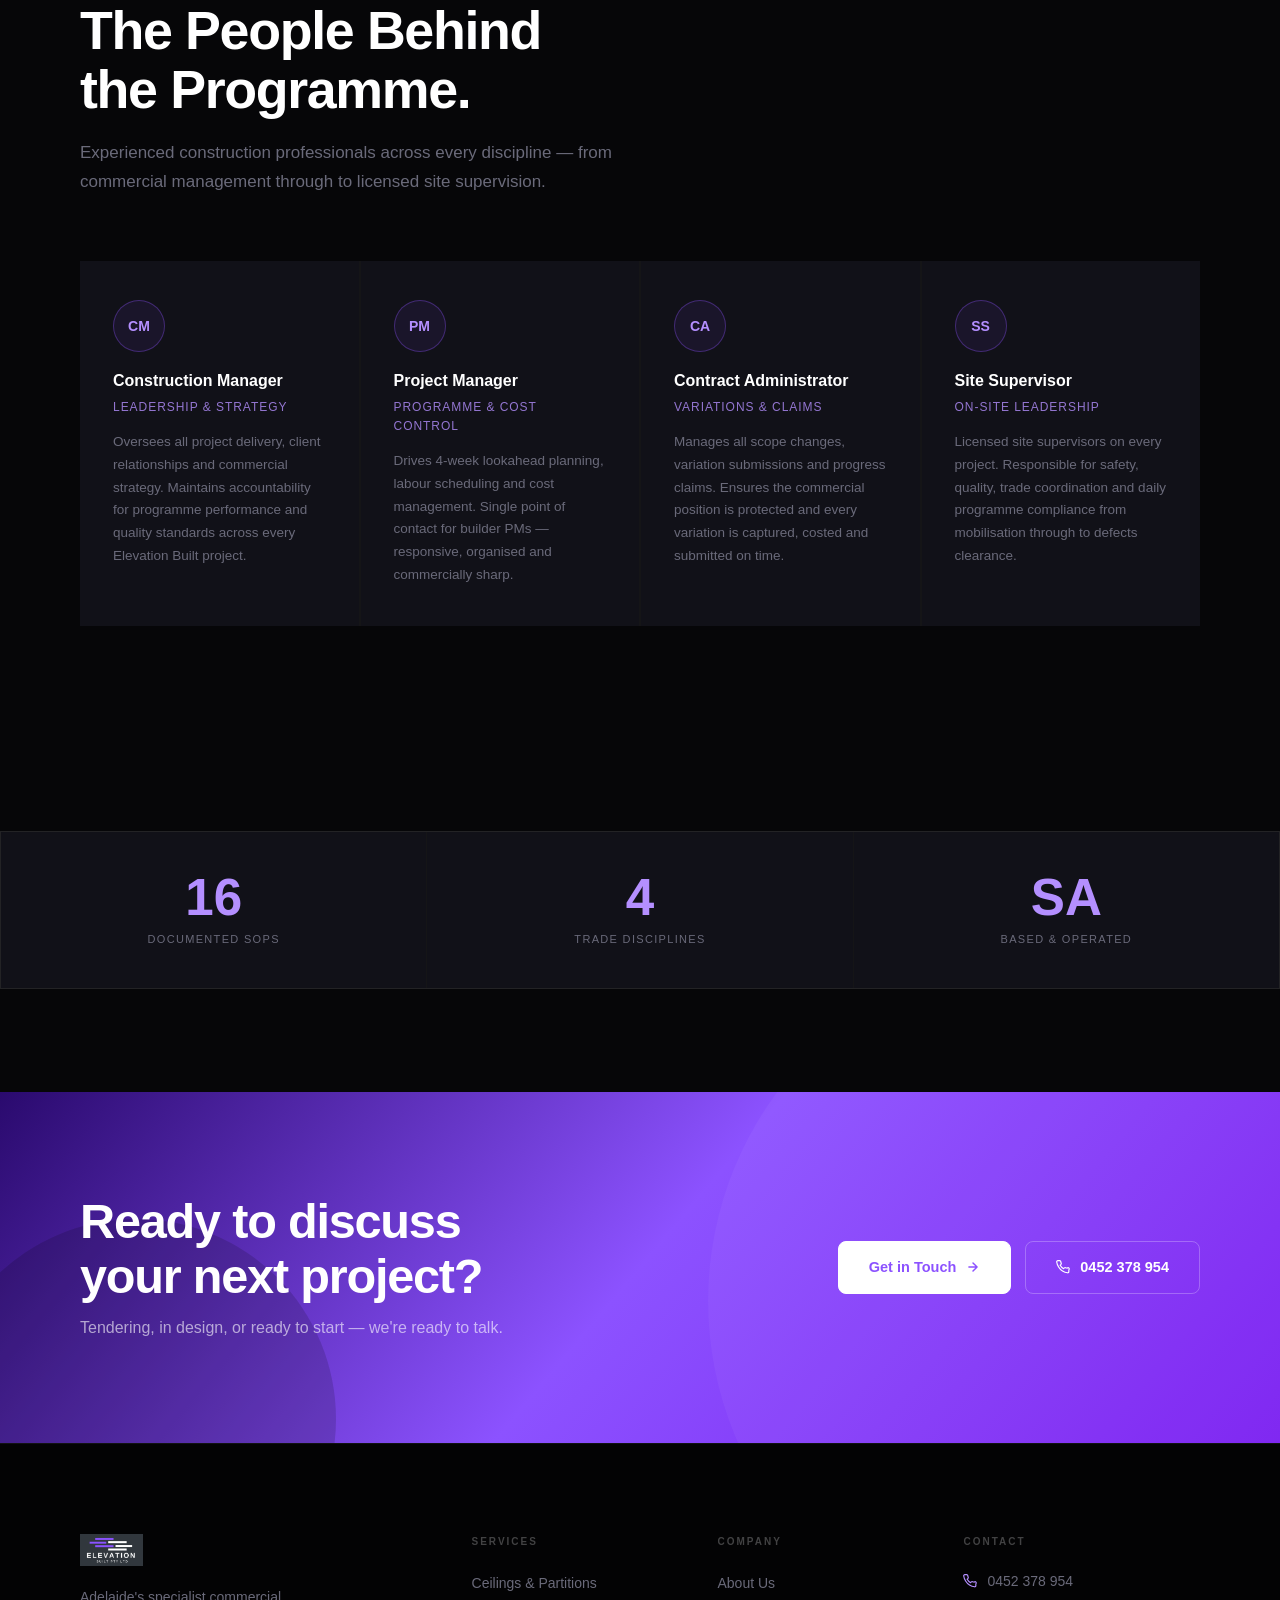
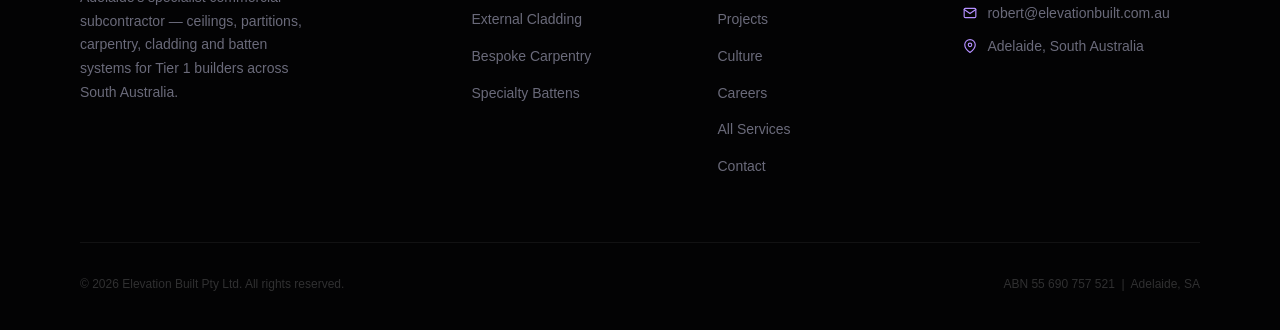
==== commit 16085776: "Add back arrows to all inner pages — services/trades pages back to Services, top-level pages back to" ====
--- a/about.html
+++ b/about.html
@@ -59,6 +59,7 @@
   <div class="page-hero-bg" style="background-image: url('images/hero-v3.png')"></div>
   <div class="container">
     <div class="page-hero-content">
+    <a href="./" class="back-link" aria-label="Back to Home"><svg viewBox="0 0 24 24" fill="none" stroke-width="2.5" stroke-linecap="round" stroke-linejoin="round"><path d="M19 12H5M12 5l-7 7 7 7"/></svg>Back to home</a>
       <span class="label">About Us</span>
       <h1>Built with Purpose.<br>Delivered with Pride.</h1>
       <p>We exist to raise the standard of commercial subcontracting in South Australia — accountable people, proven systems, and work that reflects who we are.</p>
--- a/css/style.css
+++ b/css/style.css
@@ -2,34 +2,80 @@
    ELEVATION BUILT — PREMIUM DESIGN SYSTEM
    ============================================= */
 
-@import url('https://fonts.googleapis.com/css2?family=Space+Grotesk:wght@300;400;500;600;700&family=Inter:wght@300;400;500;600&display=swap');
+/* DS Part 1 — Typography: Helvetica Neue, no Google Fonts */
+/* DS Part 1 — Colours: corrected primary purple #8C52FF */
+/* DS Part 1 — Spacing: strict 8pt scale */
+/* DS Part 2 — Components: BTN-001, BADGE-001, ALT-001 status classes */
+/* DS Part 1 — Accessibility: WCAG 2.1 AA, 44×44px touch targets */
 
 *, *::before, *::after { box-sizing: border-box; margin: 0; padding: 0; }
 
 :root {
+  /* Surfaces */
   --bg:            #060608;
   --surface:       #0d0d11;
   --card:          #111118;
   --card-hover:    #16161f;
-  --purple:        #5B1FB8;
-  --purple-mid:    #6e2fd4;
-  --purple-light:  #9b6ff0;
-  --purple-glow:   rgba(91, 31, 184, 0.30);
-  --purple-subtle: rgba(91, 31, 184, 0.08);
+
+  /* Primary purple — DS Part 1 §2.1 corrected token */
+  --purple:        #8C52FF;
+  --purple-mid:    #7a3df0;
+  --purple-light:  #b48fff;
+  --purple-glow:   rgba(140, 82, 255, 0.30);
+  --purple-subtle: rgba(140, 82, 255, 0.08);
+
+  /* Status colours — DS Part 1 §2.1 — never use as sole signal */
+  --success:       #22C55E;
+  --success-tint:  rgba(34, 197, 94, 0.10);
+  --warning:       #F59E0B;
+  --warning-tint:  rgba(245, 158, 11, 0.10);
+  --critical:      #EF4444;
+  --critical-tint: rgba(239, 68, 68, 0.10);
+  --info:          #3B82F6;
+  --info-tint:     rgba(59, 130, 246, 0.10);
+
+  /* Neutrals */
   --white:         #ffffff;
   --off-white:     #ededf2;
   --grey-light:    #b8b8c8;
   --grey:          #6a6a7a;
   --border:        rgba(255, 255, 255, 0.06);
-  --border-purple: rgba(91, 31, 184, 0.35);
-  --font-head:     'Space Grotesk', -apple-system, sans-serif;
-  --font-body:     'Inter', -apple-system, sans-serif;
+  --border-purple: rgba(140, 82, 255, 0.35);
+
+  /* Typography — DS Part 1 §3: Helvetica Neue, no Google Fonts */
+  --font-head:     'Helvetica Neue', Helvetica, Arial, sans-serif;
+  --font-body:     'Helvetica Neue', Helvetica, Arial, sans-serif;
+
+  /* Layout */
   --max-w:         1240px;
   --pad-h:         clamp(20px, 5vw, 60px);
   --section-py:    clamp(80px, 8vw, 140px);
+
+  /* 8pt spacing scale — DS Part 1 §4 */
+  --sp-1:  4px;
+  --sp-2:  8px;
+  --sp-3:  16px;
+  --sp-4:  24px;
+  --sp-5:  32px;
+  --sp-6:  40px;
+  --sp-7:  48px;
+  --sp-8:  56px;
+  --sp-9:  64px;
+  --sp-10: 80px;
+  --sp-11: 96px;
+  --sp-12: 120px;
+  --sp-13: 160px;
 }
 
 html { font-size: 16px; scroll-behavior: smooth; }
+
+/* DS Part 1 §7.1 — Focus ring: 2px #8C52FF, 2px offset, keyboard only */
+:focus-visible {
+  outline: 2px solid var(--purple);
+  outline-offset: 2px;
+  border-radius: 4px;
+}
+:focus:not(:focus-visible) { outline: none; }
 
 body {
   background: var(--bg);
@@ -84,9 +130,12 @@
 .section-head .section-title { margin: 16px 0 20px; }
 
 /* ============ BUTTONS ============ */
+/* BTN-001 — DS Part 2 §A — min 44×44px touch target, sentence case labels */
 .btn {
   display: inline-flex; align-items: center; gap: 10px;
   padding: 14px 30px;
+  min-height: 44px;
+  min-width: 44px;
   border-radius: 8px;
   font-family: var(--font-head);
   font-size: 14.5px; font-weight: 600;
@@ -94,18 +143,29 @@
   border: 1px solid transparent;
   transition: all 0.22s ease;
   white-space: nowrap;
-}
-.btn-primary {
+  text-transform: none; /* Sentence case — DS Part 1 §3.2 */
+}
+/* BTN-001-primary — one per screen/section */
+.btn-primary, [data-component="BTN-001-primary"] {
   background: var(--purple);
   color: #fff;
   border-color: var(--purple);
 }
-.btn-primary:hover {
+.btn-primary:hover, [data-component="BTN-001-primary"]:hover {
   background: var(--purple-mid);
   border-color: var(--purple-mid);
   transform: translateY(-2px);
   box-shadow: 0 14px 40px var(--purple-glow);
 }
+/* BTN-001-secondary */
+[data-component="BTN-001-secondary"] {
+  background: var(--white);
+  color: #1A1A2E;
+  border-color: #1A1A2E;
+}
+[data-component="BTN-001-secondary"]:hover {
+  background: var(--off-white);
+}
 .btn-outline {
   background: transparent;
   color: var(--white);
@@ -115,14 +175,15 @@
   background: rgba(255,255,255,0.05);
   border-color: rgba(255,255,255,0.4);
 }
-.btn-ghost {
+/* BTN-001-ghost / tertiary */
+.btn-ghost, [data-component="BTN-001-ghost"] {
   background: transparent;
-  color: var(--grey-light);
-  border-color: var(--border);
-}
-.btn-ghost:hover {
-  color: var(--white);
-  border-color: rgba(255,255,255,0.18);
+  color: var(--purple-light);
+  border-color: transparent;
+}
+.btn-ghost:hover, [data-component="BTN-001-ghost"]:hover {
+  color: var(--white);
+  background: var(--purple-subtle);
 }
 .btn-white {
   background: #fff;
@@ -133,6 +194,17 @@
   background: var(--off-white);
   transform: translateY(-2px);
   box-shadow: 0 16px 48px rgba(0,0,0,0.35);
+}
+
+/* BTN-001-destructive */
+[data-component="BTN-001-destructive"] {
+  background: var(--critical);
+  color: #fff;
+  border-color: var(--critical);
+}
+[data-component="BTN-001-destructive"]:hover {
+  background: #dc2626;
+  border-color: #dc2626;
 }
 .btn svg { width: 14px; height: 14px; flex-shrink: 0; }
 
@@ -165,16 +237,28 @@
   border-color: var(--border);
 }
 .nav-inner { display: flex; align-items: center; justify-content: space-between; gap: 32px; }
-.nav-logo img { height: 36px; width: auto; }
+.nav-logo img {
+  height: 48px;
+  width: auto;
+  /* Soft fade on all edges — dissolves the rectangle */
+  -webkit-mask-image: radial-gradient(ellipse 90% 80% at 50% 50%, black 55%, transparent 100%);
+  mask-image: radial-gradient(ellipse 90% 80% at 50% 50%, black 55%, transparent 100%);
+  transition: opacity 0.2s;
+}
+.nav-logo img:hover { opacity: 0.85; }
 .nav-links {
   display: flex; align-items: center; gap: 22px;
 }
+/* DS Part 1 §7.2 — nav links min touch height */
 .nav-links a {
   font-family: var(--font-head);
   font-size: 14px; font-weight: 500;
   color: rgba(255,255,255,0.55);
   transition: color 0.2s;
   position: relative;
+  min-height: 44px;
+  display: inline-flex;
+  align-items: center;
 }
 .nav-links a::after {
   content: '';
@@ -190,7 +274,8 @@
 .nav-links a.active { color: var(--white); }
 .nav-right { display: flex; align-items: center; gap: 16px; }
 
-.hamburger { display: none; background: none; border: none; cursor: pointer; padding: 6px; flex-direction: column; gap: 5px; }
+/* DS Part 1 §7.2 — 44×44px min touch target */
+.hamburger { display: none; background: none; border: none; cursor: pointer; padding: 6px; flex-direction: column; gap: 5px; min-width: 44px; min-height: 44px; align-items: center; justify-content: center; }
 .hamburger span { display: block; width: 22px; height: 1.5px; background: var(--white); border-radius: 2px; transition: all 0.3s; }
 
 /* Mobile menu */
@@ -663,6 +748,34 @@
 }
 .footer-copy { font-size: 12px; color: rgba(255,255,255,0.18); }
 .footer-abn { font-size: 12px; color: rgba(255,255,255,0.18); }
+
+/* ============ BACK LINK ============ */
+.back-link {
+  display: inline-flex;
+  align-items: center;
+  gap: 8px;
+  font-family: var(--font-head);
+  font-size: 13px;
+  font-weight: 500;
+  color: rgba(255,255,255,0.45);
+  text-decoration: none;
+  margin-bottom: 28px;
+  transition: color 0.2s, gap 0.2s;
+  min-height: 44px;
+}
+.back-link svg {
+  width: 16px; height: 16px;
+  stroke: currentColor;
+  transition: transform 0.2s;
+  flex-shrink: 0;
+}
+.back-link:hover {
+  color: var(--purple-light);
+  gap: 12px;
+}
+.back-link:hover svg {
+  transform: translateX(-4px);
+}
 
 /* ============ PAGE HERO (inner pages) ============ */
 .page-hero {
@@ -919,6 +1032,57 @@
   .vmv-values-grid { grid-template-columns: 1fr; }
 }
 
+/* ============ STATUS BADGES — BADGE-001 DS Part 2 §B ============ */
+/* Rule: colour is NEVER the sole signal — always pair with label/icon */
+.badge {
+  display: inline-flex; align-items: center; gap: var(--sp-1);
+  padding: 4px 12px;
+  border-radius: 100px;
+  font-family: var(--font-head);
+  font-size: 11px; font-weight: 600;
+  letter-spacing: 0.06em;
+  white-space: nowrap;
+}
+.badge-success {
+  background: var(--success-tint);
+  color: var(--success);
+  border: 1px solid rgba(34, 197, 94, 0.25);
+}
+.badge-warning {
+  background: var(--warning-tint);
+  color: var(--warning);
+  border: 1px solid rgba(245, 158, 11, 0.25);
+}
+.badge-critical {
+  background: var(--critical-tint);
+  color: var(--critical);
+  border: 1px solid rgba(239, 68, 68, 0.25);
+}
+.badge-info {
+  background: var(--info-tint);
+  color: var(--info);
+  border: 1px solid rgba(59, 130, 246, 0.25);
+}
+.badge-neutral {
+  background: rgba(255,255,255,0.06);
+  color: var(--grey-light);
+  border: 1px solid rgba(255,255,255,0.1);
+}
+
+/* ALT-001 — Inline alert banners */
+.alert {
+  display: flex; align-items: flex-start; gap: var(--sp-3);
+  padding: var(--sp-3) var(--sp-4);
+  border-radius: 8px;
+  border-left: 3px solid;
+  font-size: 14px; line-height: 1.6;
+  margin-bottom: var(--sp-4);
+}
+.alert-critical  { background: var(--critical-tint); border-color: var(--critical);  color: var(--off-white); }
+.alert-warning   { background: var(--warning-tint);  border-color: var(--warning);   color: var(--off-white); }
+.alert-success   { background: var(--success-tint);  border-color: var(--success);   color: var(--off-white); }
+.alert-info      { background: var(--info-tint);     border-color: var(--info);      color: var(--off-white); }
+
 /* ============ RICH TEXT ============ */
 .prose h2 { font-family: var(--font-head); font-size: 28px; font-weight: 700; color: var(--white); margin: 40px 0 16px; }
 .prose h3 { font-family: var(--font-head); font-size: 20px; font-weight: 600; color: var(--white); margin: 32px 0 12px; }
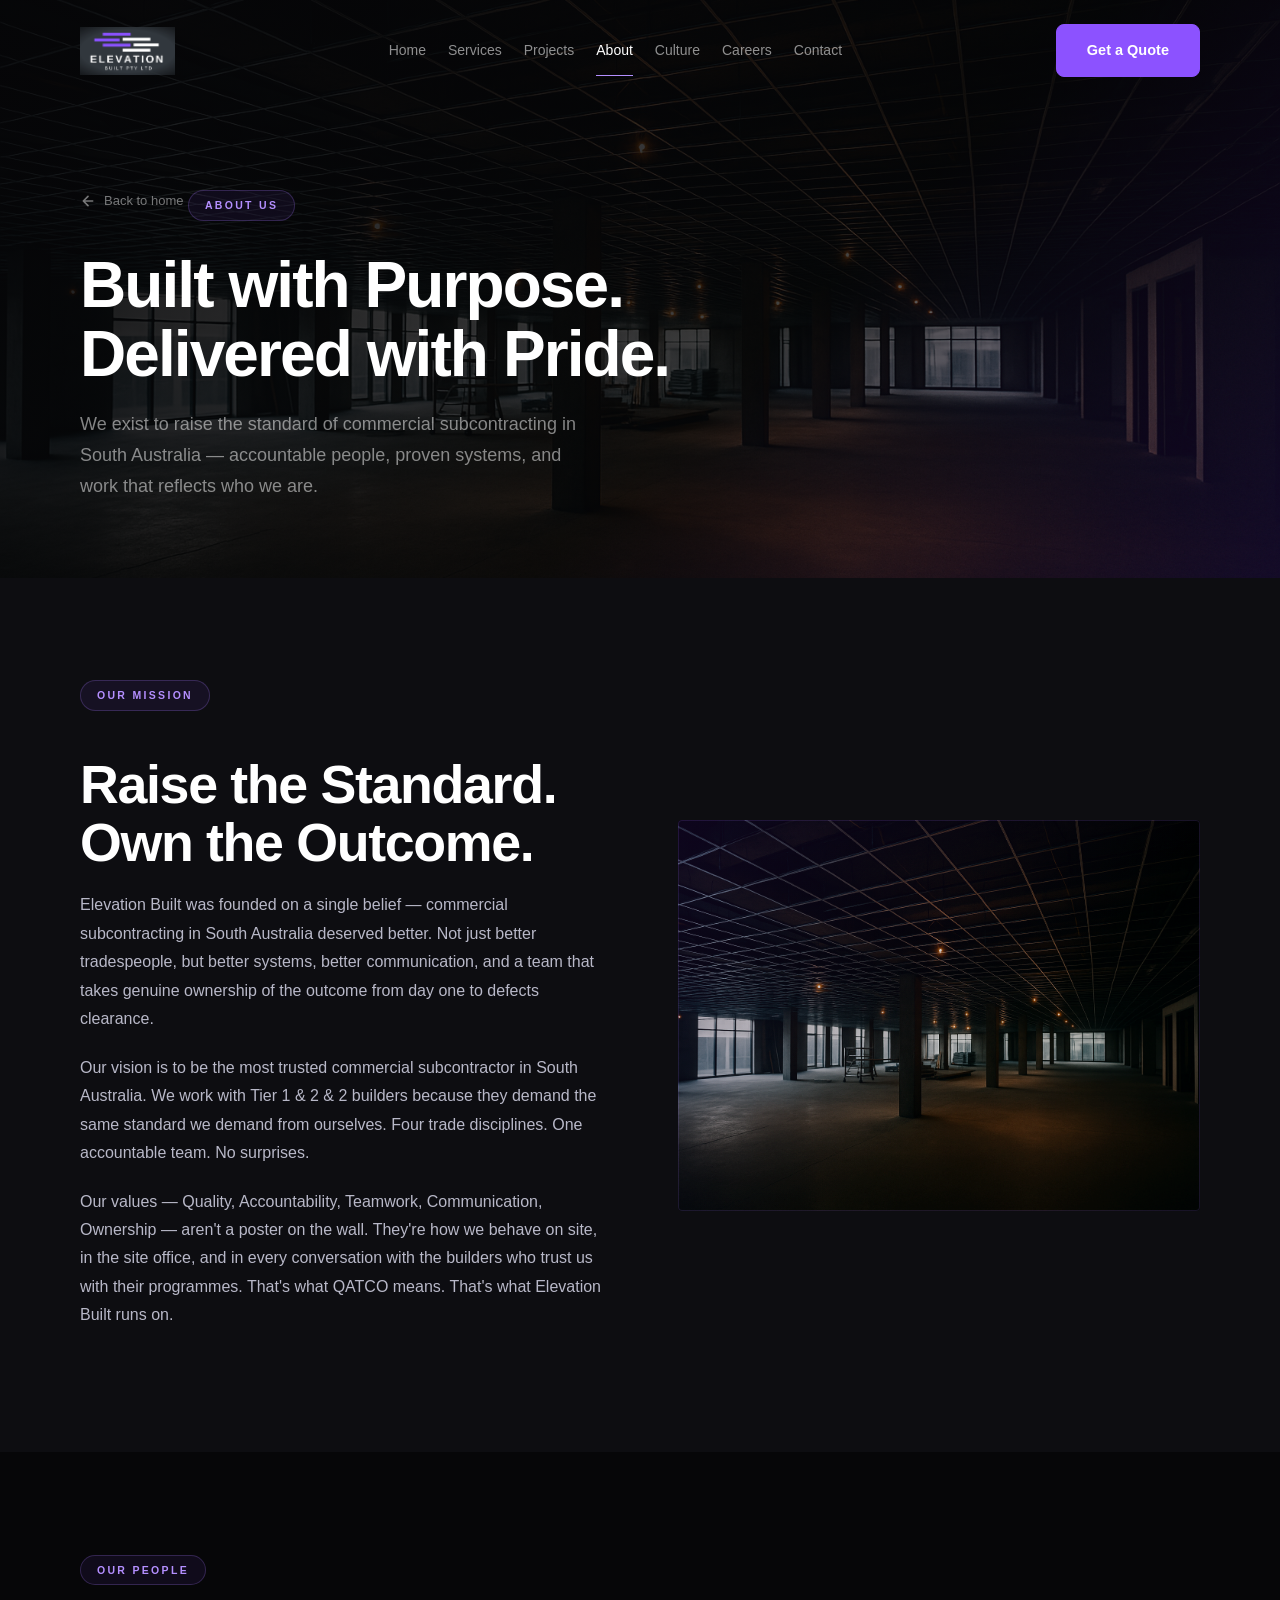
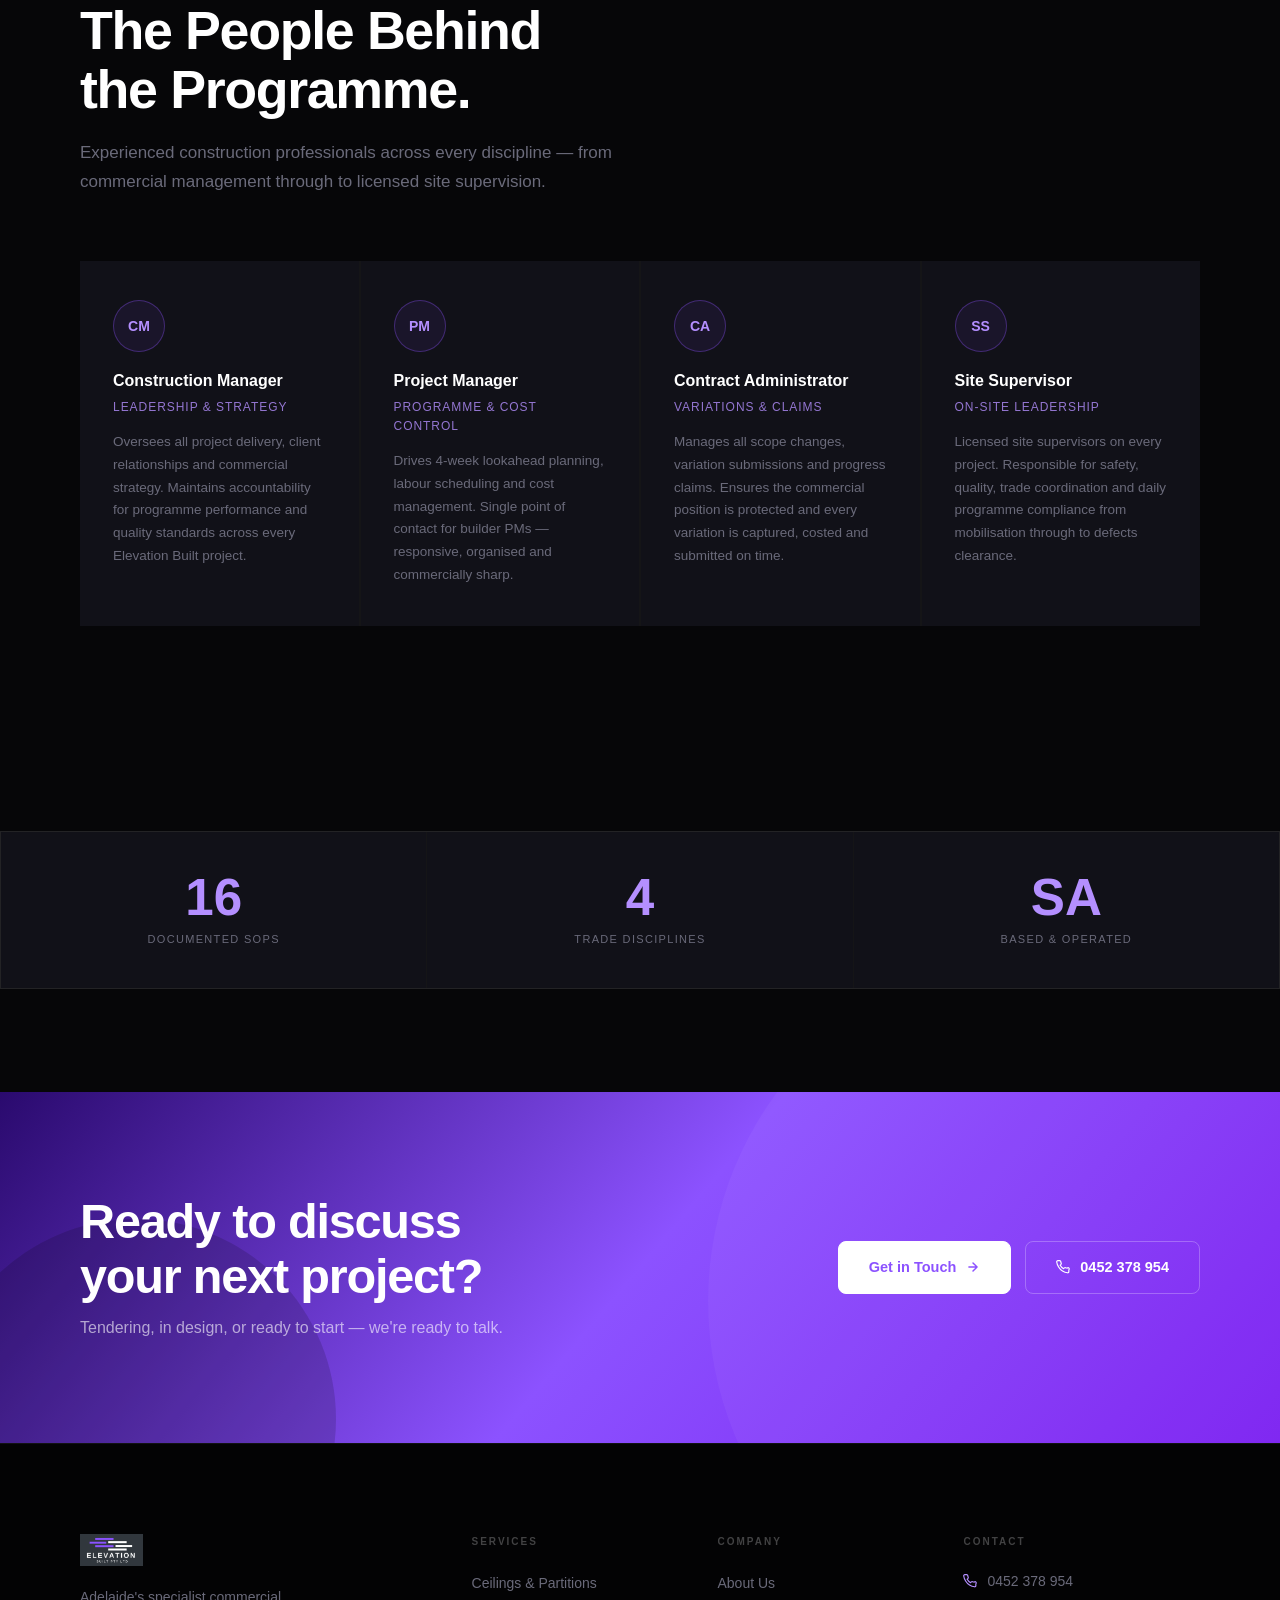
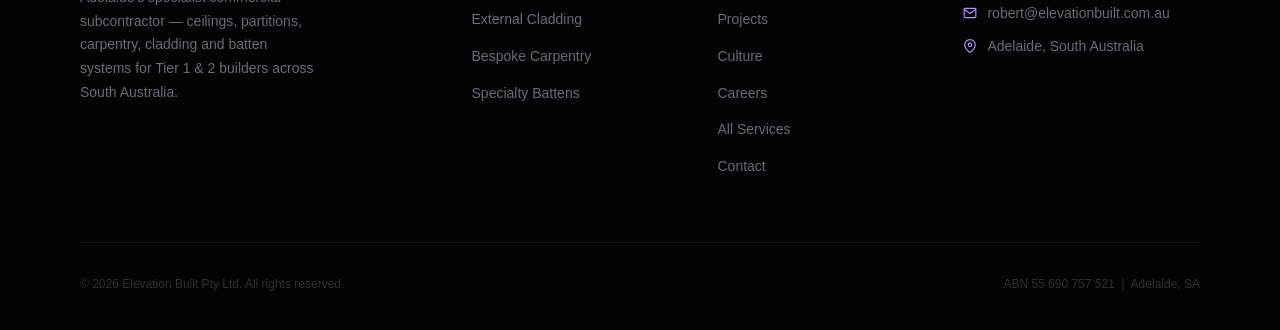
==== commit f76be50e: "Replace all Tier 1 references with Tier 1 & 2 across every page" ====
--- a/about.html
+++ b/about.html
@@ -4,7 +4,7 @@
   <meta charset="UTF-8" />
   <meta name="viewport" content="width=device-width, initial-scale=1.0" />
   <title>About Us | Elevation Built | Commercial Construction Adelaide</title>
-  <meta name="description" content="Elevation Built is Adelaide's specialist commercial subcontractor. Ceilings, partitions, carpentry, cladding and batten systems for Tier 1 builders across South Australia." />
+  <meta name="description" content="Elevation Built is Adelaide's specialist commercial subcontractor. Ceilings, partitions, carpentry, cladding and batten systems for Tier 1 & 2 builders across South Australia." />
   <link rel="canonical" href="https://elevationbuilt.com.au/about.html" />
   <meta property="og:title" content="About Elevation Built | Commercial Construction Adelaide" />
   <meta property="og:description" content="Adelaide's specialist commercial subcontractor — built on systems, delivered on programme." />
@@ -76,7 +76,7 @@
         <h2 class="section-title reveal reveal-d1" style="margin: 20px 0 20px;">Raise the Standard.<br>Own the Outcome.</h2>
         <div class="prose reveal reveal-d2">
           <p>Elevation Built was founded on a single belief — commercial subcontracting in South Australia deserved better. Not just better tradespeople, but better systems, better communication, and a team that takes genuine ownership of the outcome from day one to defects clearance.</p>
-          <p>Our vision is to be the most trusted commercial subcontractor in South Australia. We work with Tier 1 builders because they demand the same standard we demand from ourselves. Four trade disciplines. One accountable team. No surprises.</p>
+          <p>Our vision is to be the most trusted commercial subcontractor in South Australia. We work with Tier 1 & 2 & 2 builders because they demand the same standard we demand from ourselves. Four trade disciplines. One accountable team. No surprises.</p>
           <p>Our values — Quality, Accountability, Teamwork, Communication, Ownership — aren't a poster on the wall. They're how we behave on site, in the site office, and in every conversation with the builders who trust us with their programmes. That's what QATCO means. That's what Elevation Built runs on.</p>
         </div>
       </div>
@@ -169,7 +169,7 @@
     <div class="footer-grid">
       <div class="footer-brand">
         <img src="images/eb-logo.png" alt="Elevation Built" class="footer-logo" />
-        <p class="footer-tagline">Adelaide's specialist commercial subcontractor — ceilings, partitions, carpentry, cladding and batten systems for Tier 1 builders across South Australia.</p>
+        <p class="footer-tagline">Adelaide's specialist commercial subcontractor — ceilings, partitions, carpentry, cladding and batten systems for Tier 1 & 2 builders across South Australia.</p>
       </div>
       <div class="footer-col">
         <h5>Services</h5>
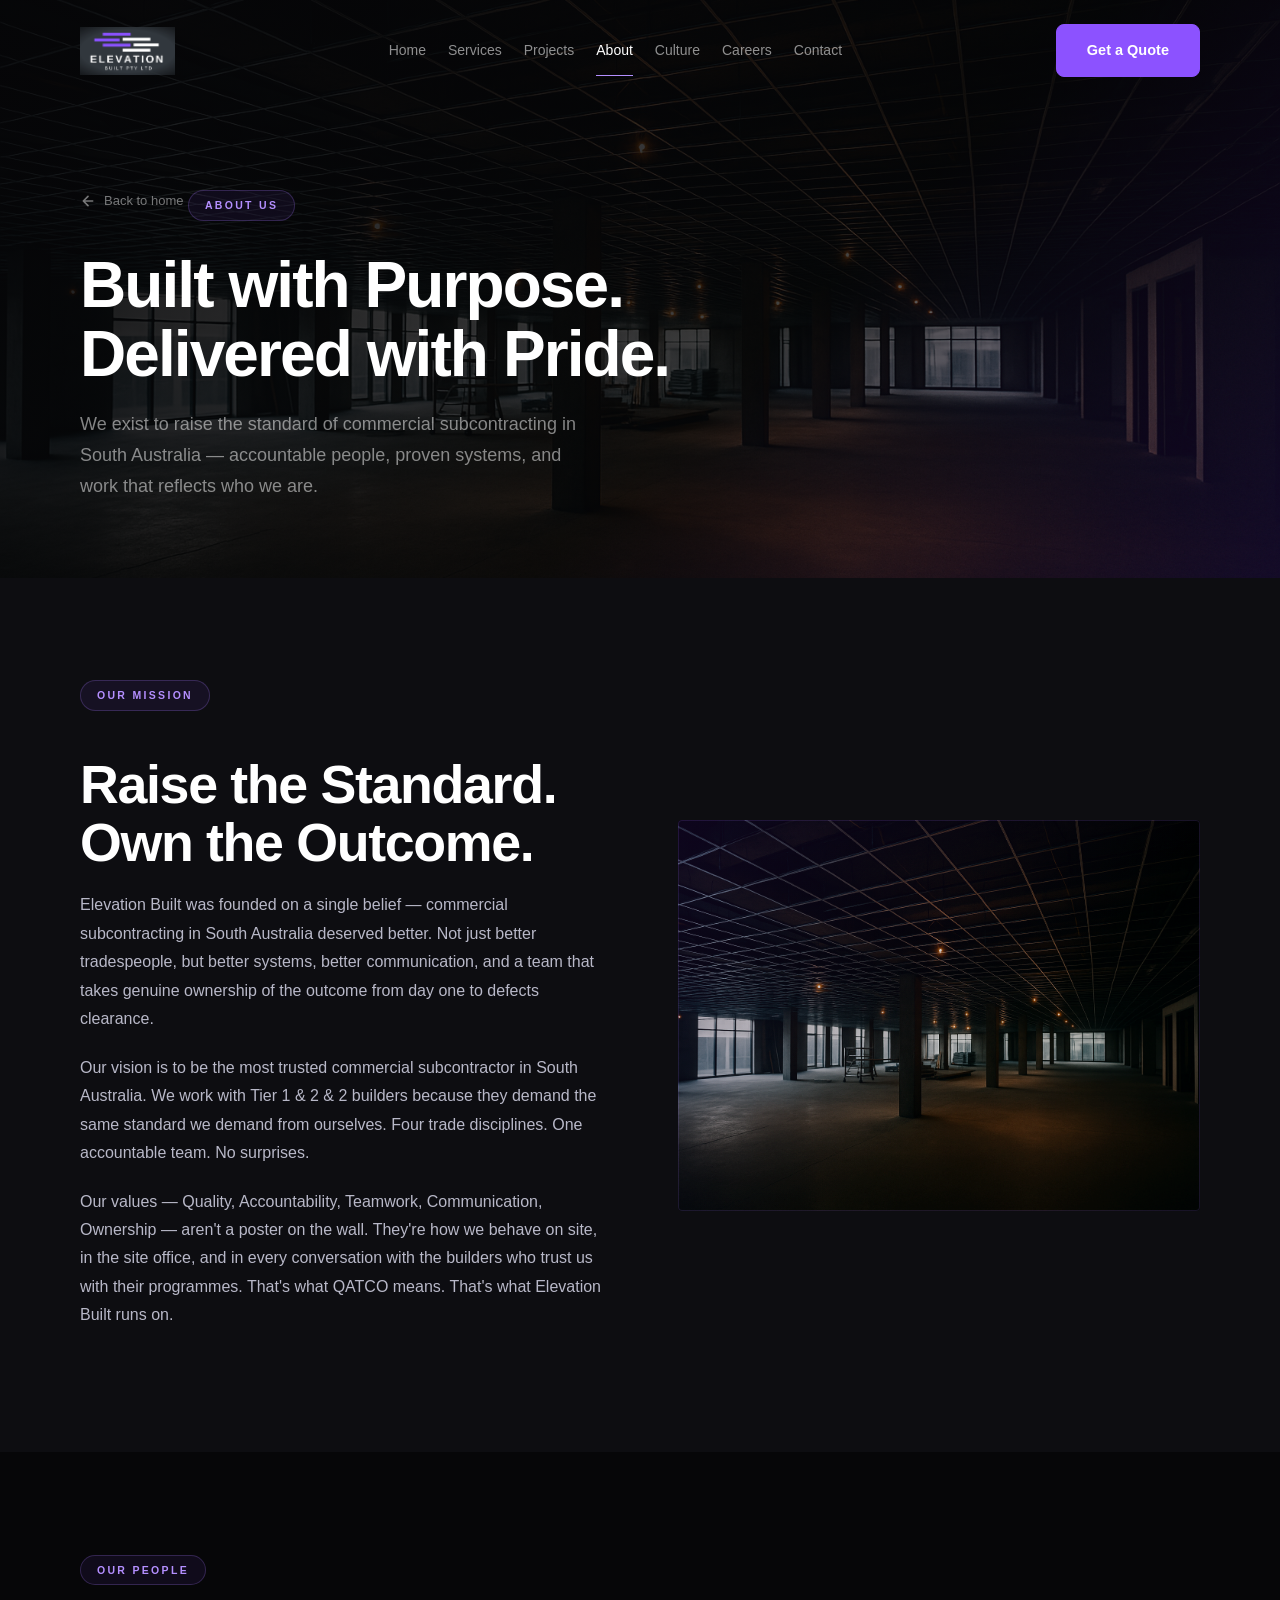
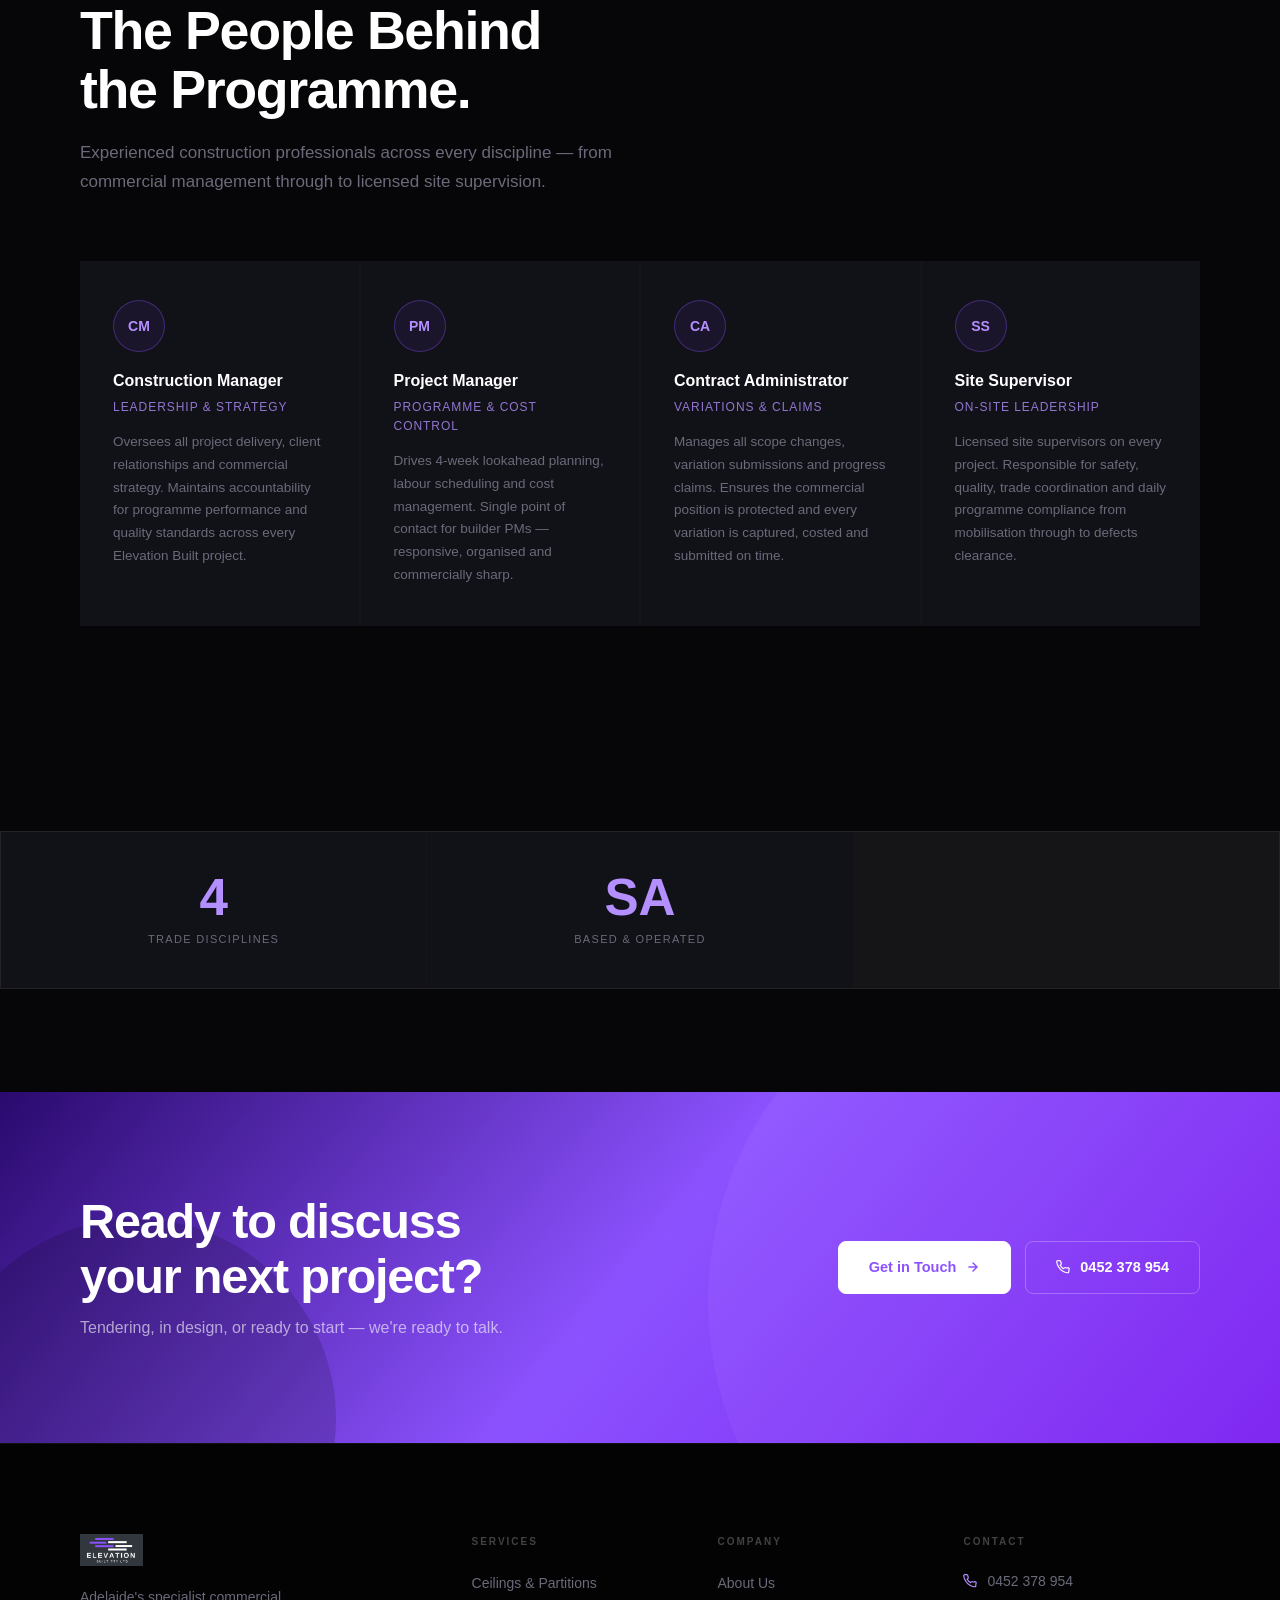
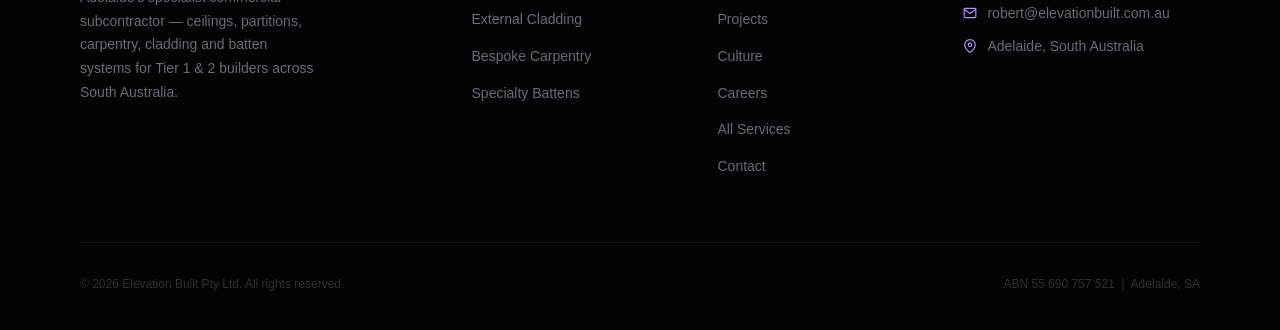
==== commit b462fbd0: "content: update company claims and builder list" ====
--- a/about.html
+++ b/about.html
@@ -9,10 +9,7 @@
   <meta property="og:title" content="About Elevation Built | Commercial Construction Adelaide" />
   <meta property="og:description" content="Adelaide's specialist commercial subcontractor — built on systems, delivered on programme." />
   <meta property="og:type" content="website" />
-  <link rel="preconnect" href="https://fonts.googleapis.com" />
-  <link rel="preconnect" href="https://fonts.gstatic.com" crossorigin />
-  <link href="https://fonts.googleapis.com/css2?family=Space+Grotesk:wght@300;400;500;600;700&family=Inter:wght@300;400;500;600&display=swap" rel="stylesheet" />
-  <link rel="stylesheet" href="css/style.css" />
+  <link rel="stylesheet" href="css/style.css?v=20260927-2" />
 </head>
 <body>
 
@@ -127,10 +124,6 @@
 
 <!-- ===== ABOUT STATS ===== -->
 <div class="about-stats">
-  <div class="about-stat-item reveal">
-    <div class="about-stat-num"><em>16</em></div>
-    <div class="about-stat-lbl">Documented SOPs</div>
-  </div>
   <div class="about-stat-item reveal reveal-d1">
     <div class="about-stat-num"><em>4</em></div>
     <div class="about-stat-lbl">Trade Disciplines</div>
--- a/css/style.css
+++ b/css/style.css
@@ -43,6 +43,7 @@
   --border-purple: rgba(140, 82, 255, 0.35);
 
   /* Typography — DS Part 1 §3: Helvetica Neue, no Google Fonts */
+  --font-title:    'Helvetica Neue', Helvetica, Arial, sans-serif;
   --font-head:     'Helvetica Neue', Helvetica, Arial, sans-serif;
   --font-body:     'Helvetica Neue', Helvetica, Arial, sans-serif;
 
@@ -87,6 +88,18 @@
   -moz-osx-font-smoothing: grayscale;
 }
 
+/* Explicit title typography — prevents titles inheriting legacy display fonts. */
+h1, h2, h3, h4, h5, h6,
+.hero-title,
+.section-title,
+.page-hero-content h1,
+.service-name,
+.cta-title,
+.stat-big,
+.about-stat-num {
+  font-family: var(--font-title);
+}
+
 a { color: inherit; text-decoration: none; }
 img { max-width: 100%; display: block; }
 ul { list-style: none; }
@@ -307,7 +320,7 @@
 }
 .hero-bg {
   position: absolute; inset: 0;
-  background-image: url('../images/hero-v3.png');
+  background-image: url('../images/site-open-hall.jpg');
   background-size: cover;
   background-position: center 30%;
   z-index: 0;
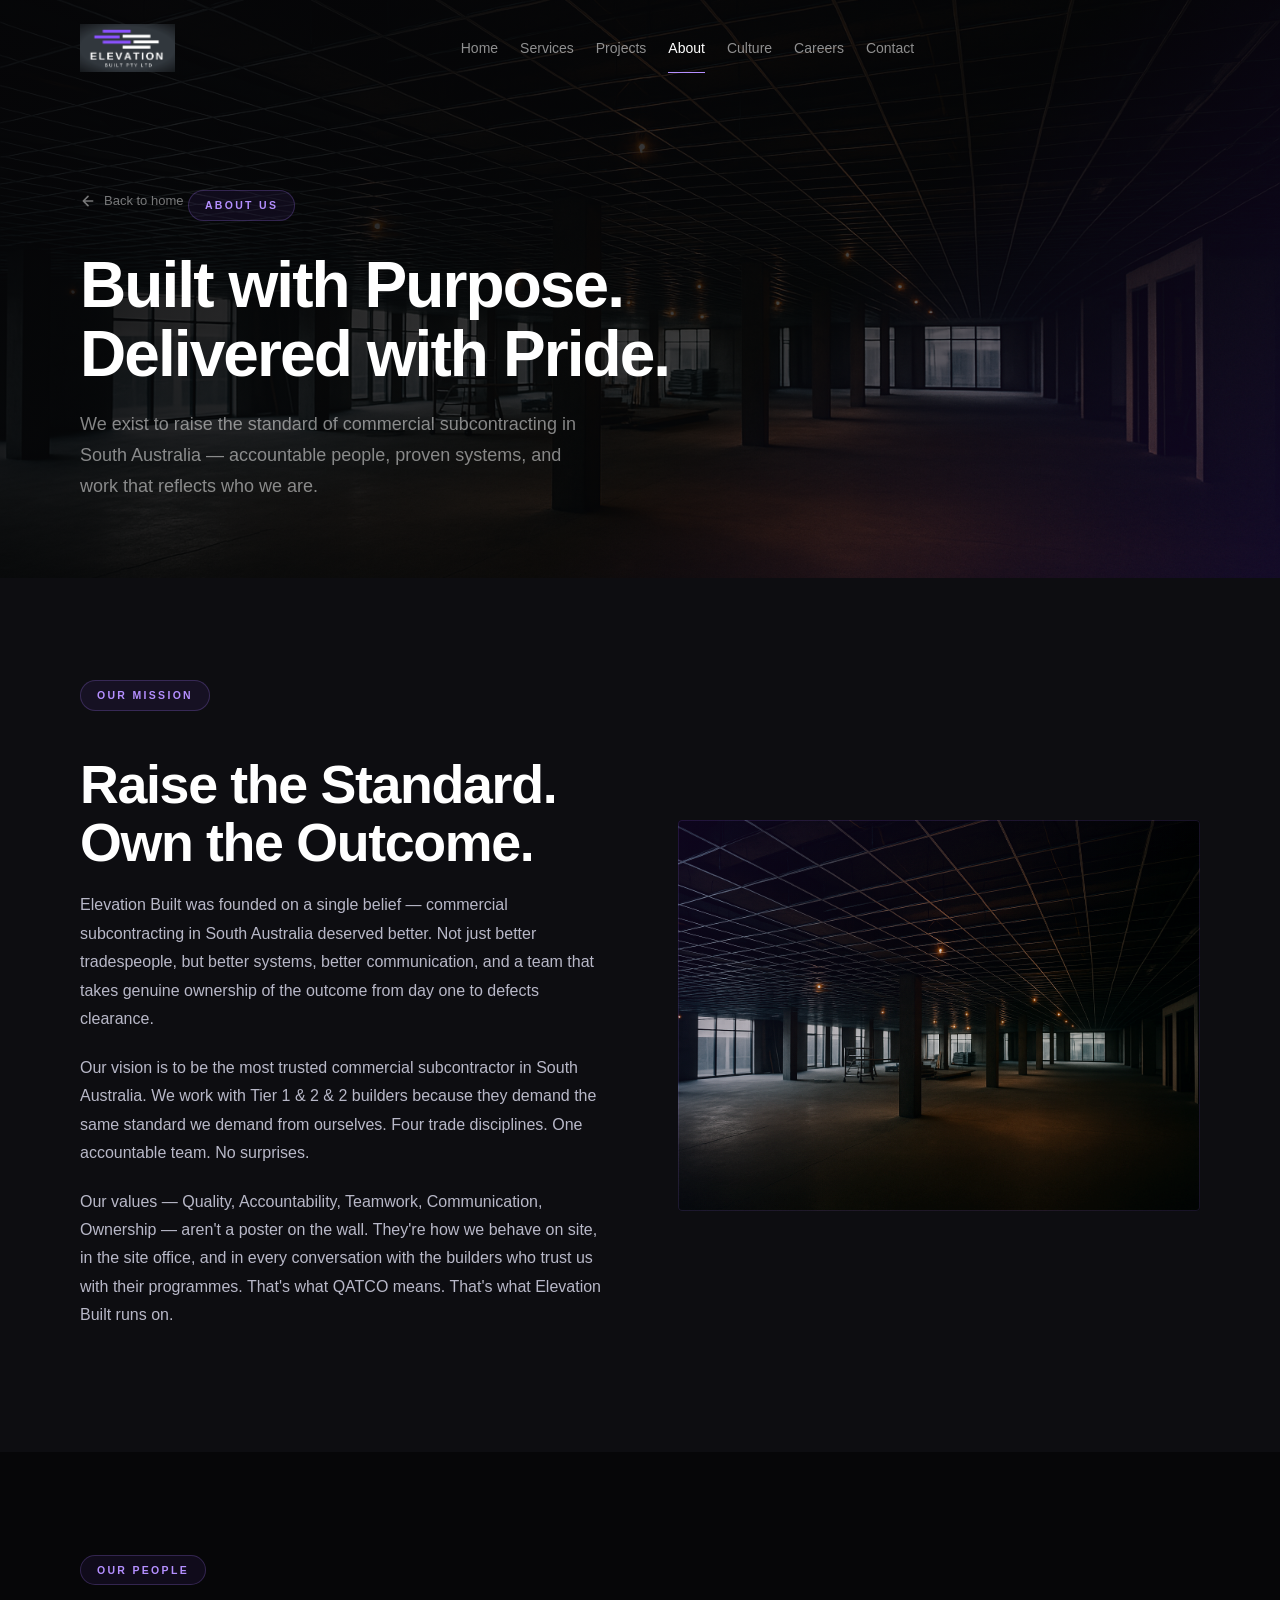
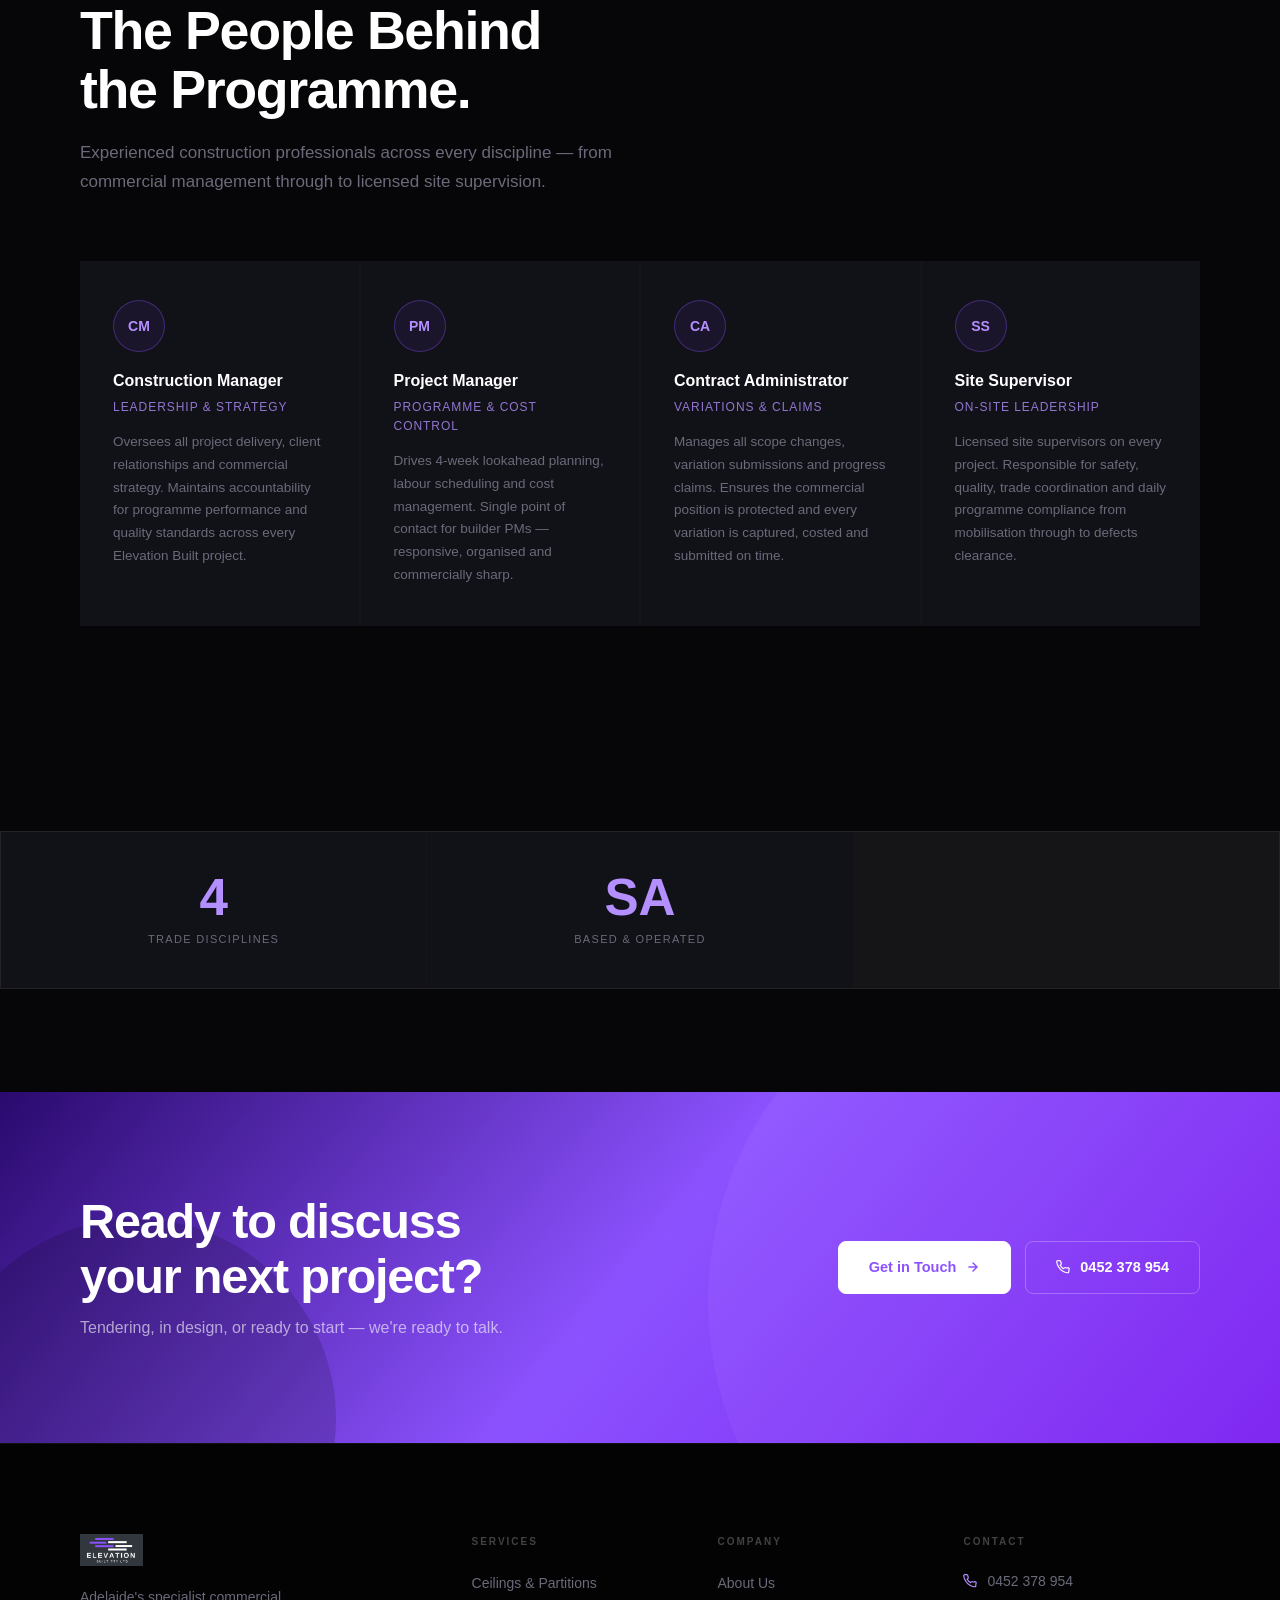
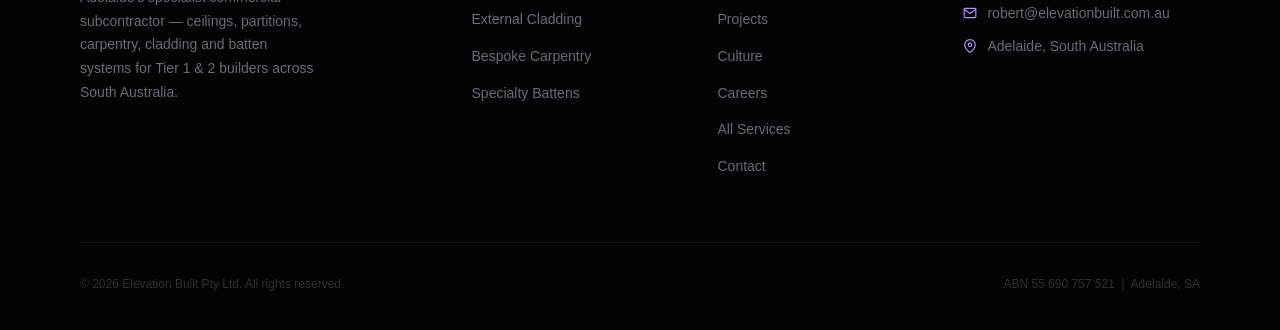
==== commit b50e47ff: "content: remove quote CTA from site navigation" ====
--- a/about.html
+++ b/about.html
@@ -30,7 +30,6 @@
         <li><a href="contact.html">Contact</a></li>
       </ul>
       <div class="nav-right">
-        <a href="contact.html" class="btn btn-primary">Get a Quote</a>
         <button class="hamburger" id="hamburger" aria-label="Menu">
           <span></span><span></span><span></span>
         </button>
@@ -48,7 +47,6 @@
   <a href="culture.html" onclick="closeMobileMenu()">Culture</a>
   <a href="careers.html" onclick="closeMobileMenu()">Careers</a>
   <a href="contact.html" onclick="closeMobileMenu()">Contact</a>
-  <a href="contact.html" class="btn btn-primary" style="margin-top:8px;font-size:18px;" onclick="closeMobileMenu()">Get a Quote</a>
 </div>
 
 <!-- ===== PAGE HERO ===== -->
--- a/css/style.css
+++ b/css/style.css
@@ -960,7 +960,7 @@
   line-height: 1.75;
 }
 
-/* QATCO values block */
+/* BUILD values block */
 .vmv-values-wrap {
   background: var(--card);
   padding: clamp(36px, 4vw, 56px);
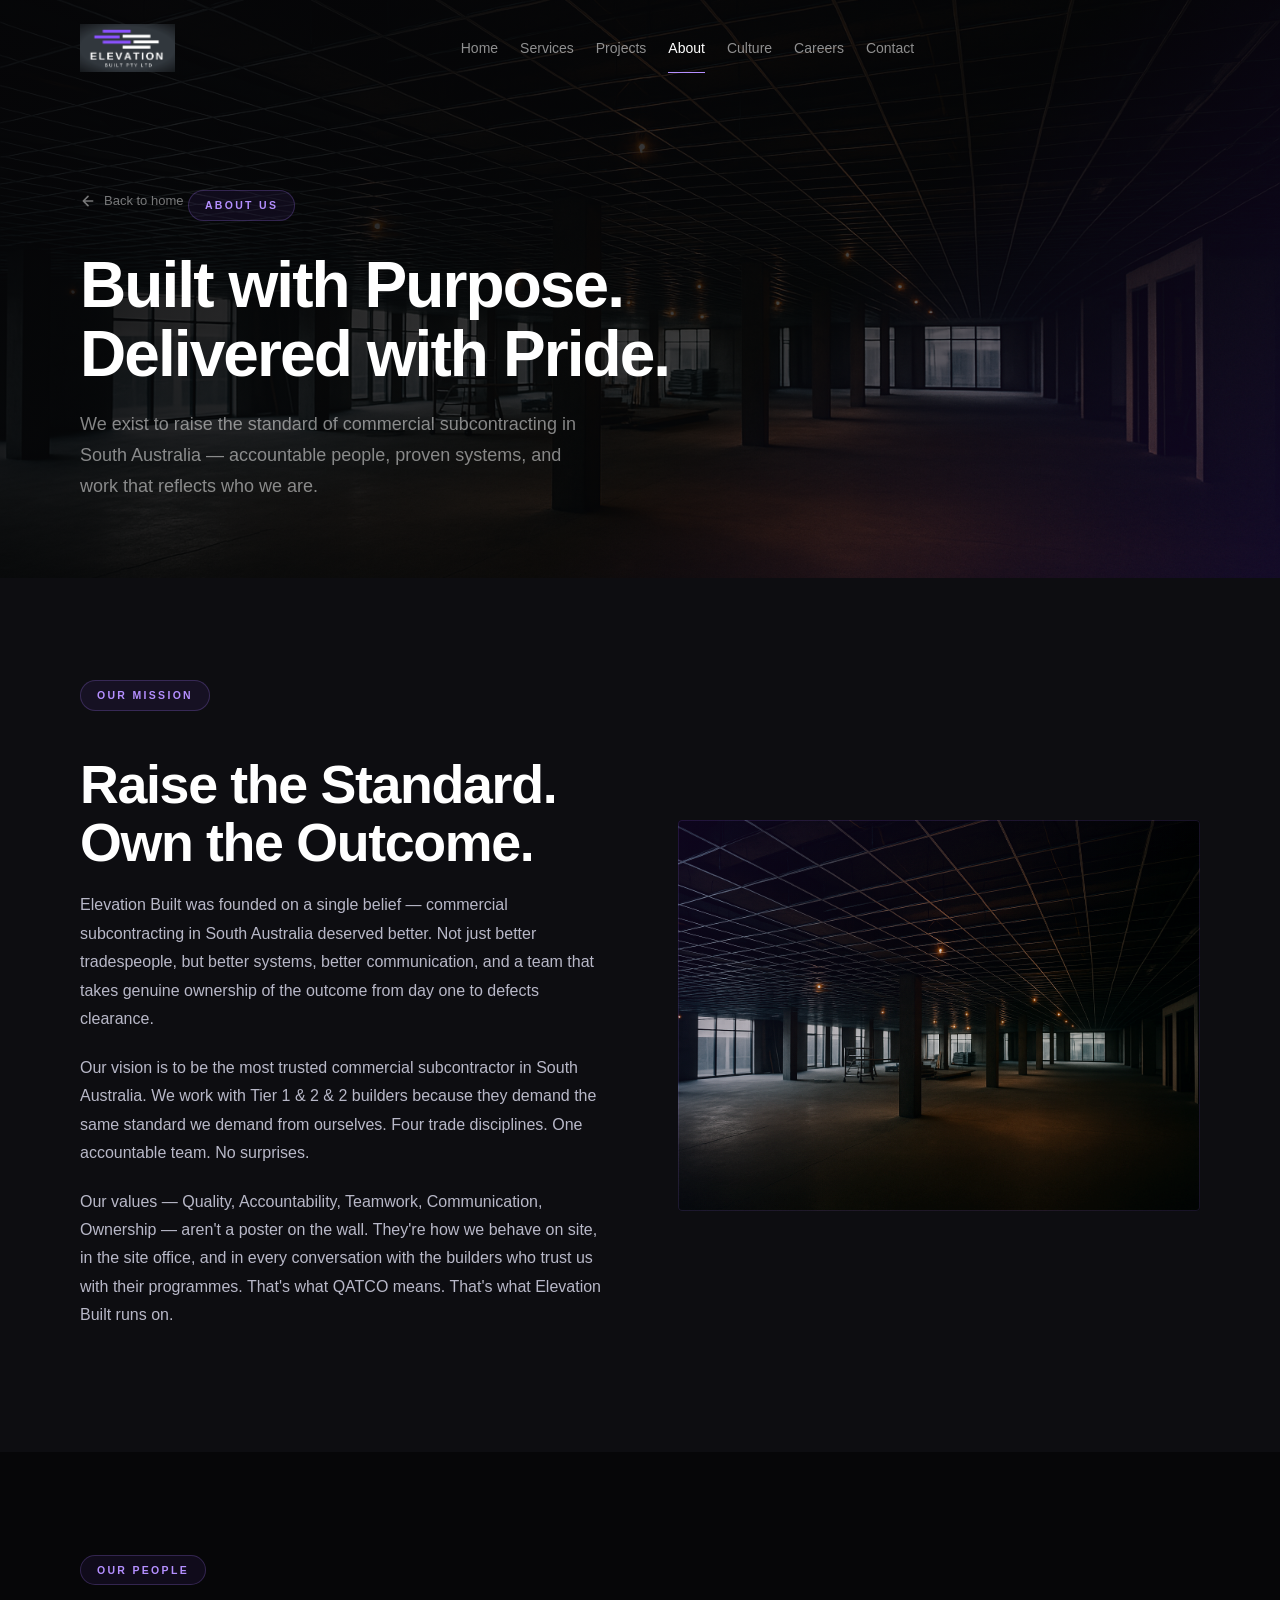
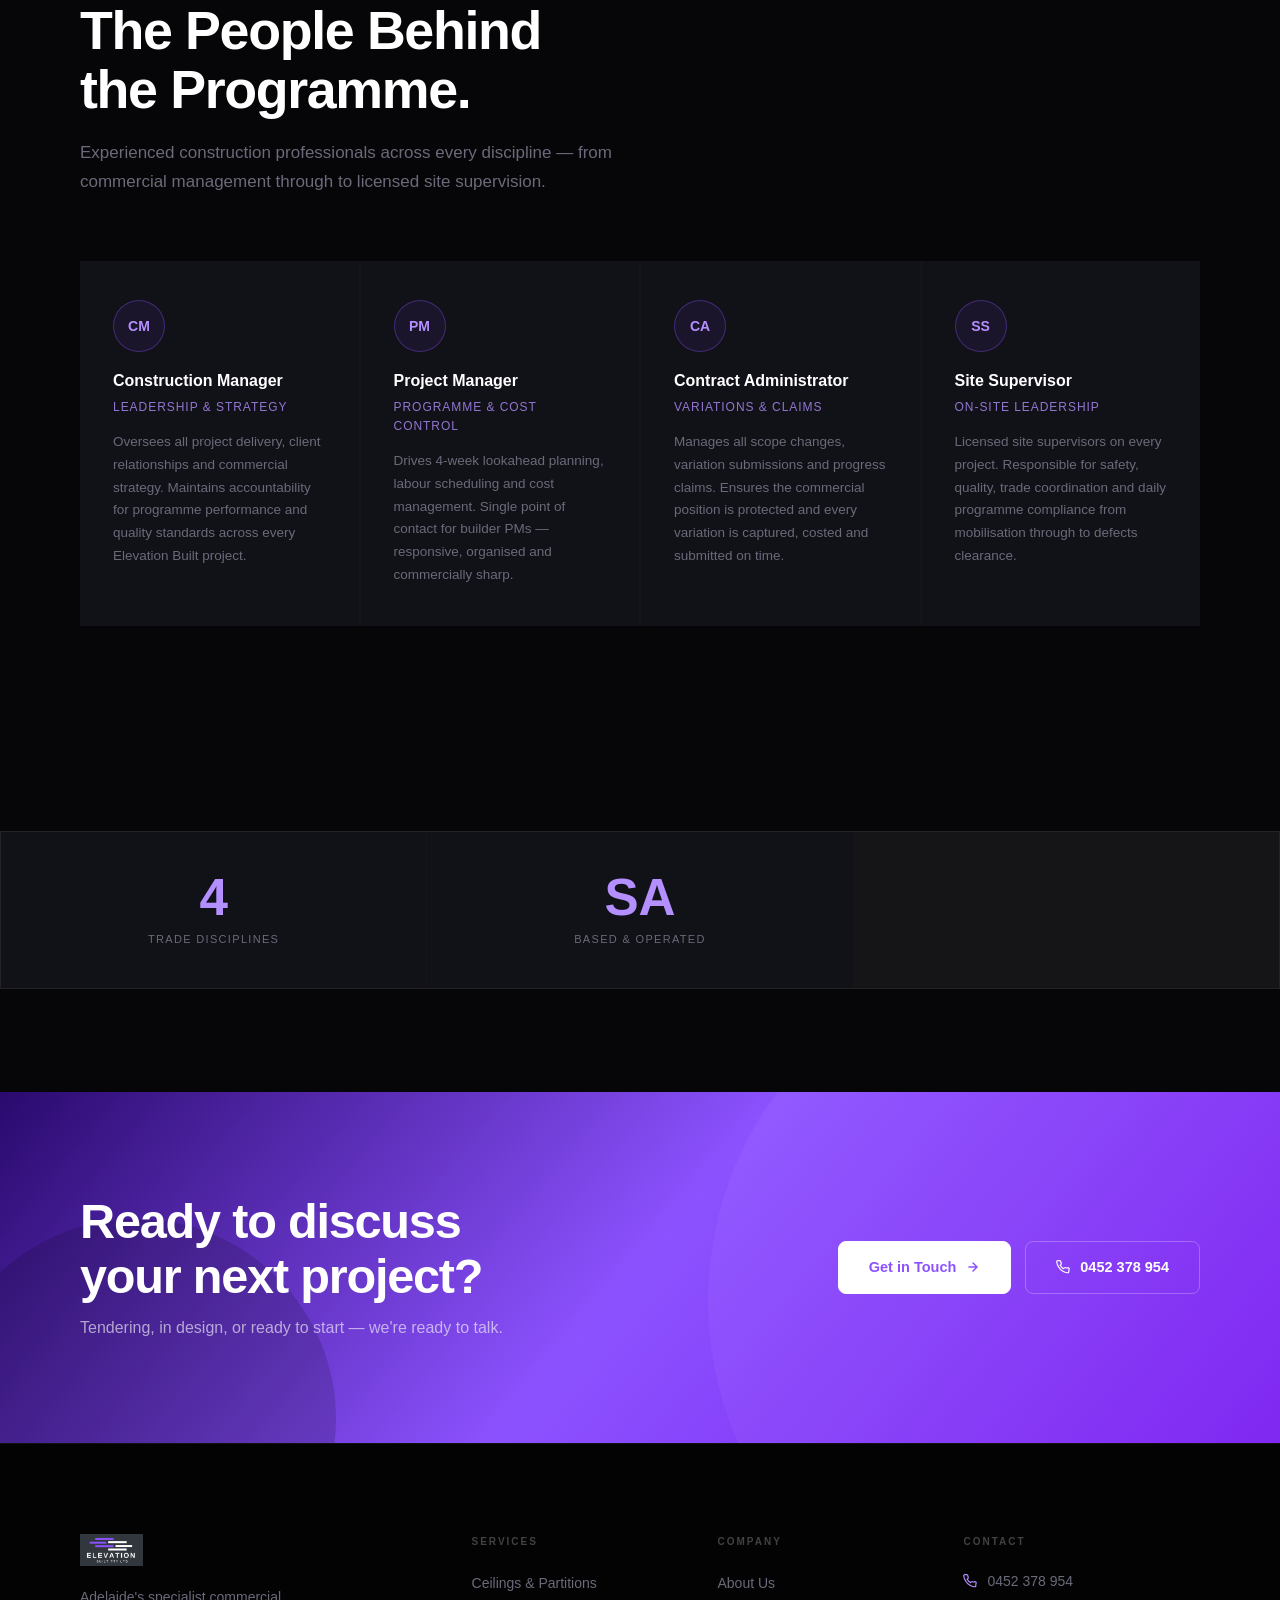
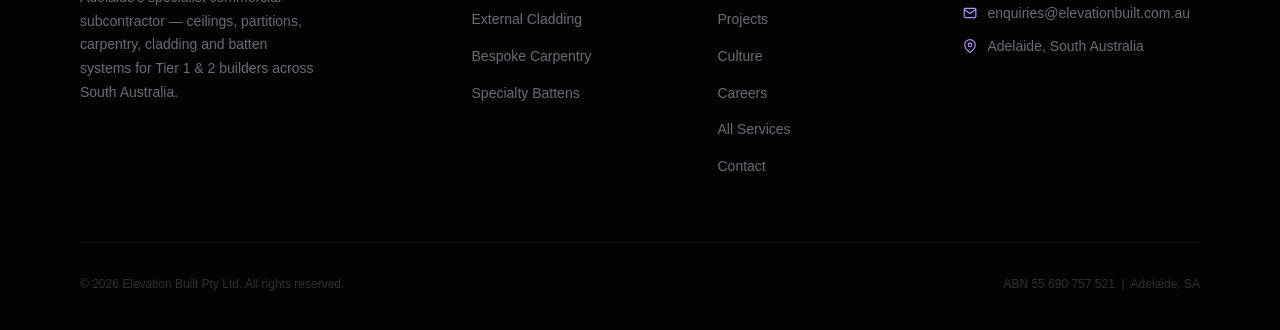
==== commit 1bef12ca: "content: simplify contact page and update enquiry email" ====
--- a/about.html
+++ b/about.html
@@ -190,7 +190,7 @@
         </div>
         <div class="footer-contact-line">
           <svg viewBox="0 0 24 24" fill="none" stroke-width="2" stroke-linecap="round" stroke-linejoin="round"><path d="M4 4h16c1.1 0 2 .9 2 2v12c0 1.1-.9 2-2 2H4c-1.1 0-2-.9-2-2V6c0-1.1.9-2 2-2z"/><polyline points="22,6 12,13 2,6"/></svg>
-          <a href="mailto:robert@elevationbuilt.com.au">robert@elevationbuilt.com.au</a>
+          <a href="mailto:enquiries@elevationbuilt.com.au">enquiries@elevationbuilt.com.au</a>
         </div>
         <div class="footer-contact-line">
           <svg viewBox="0 0 24 24" fill="none" stroke-width="2" stroke-linecap="round" stroke-linejoin="round"><path d="M21 10c0 7-9 13-9 13s-9-6-9-13a9 9 0 0118 0z"/><circle cx="12" cy="10" r="3"/></svg>
